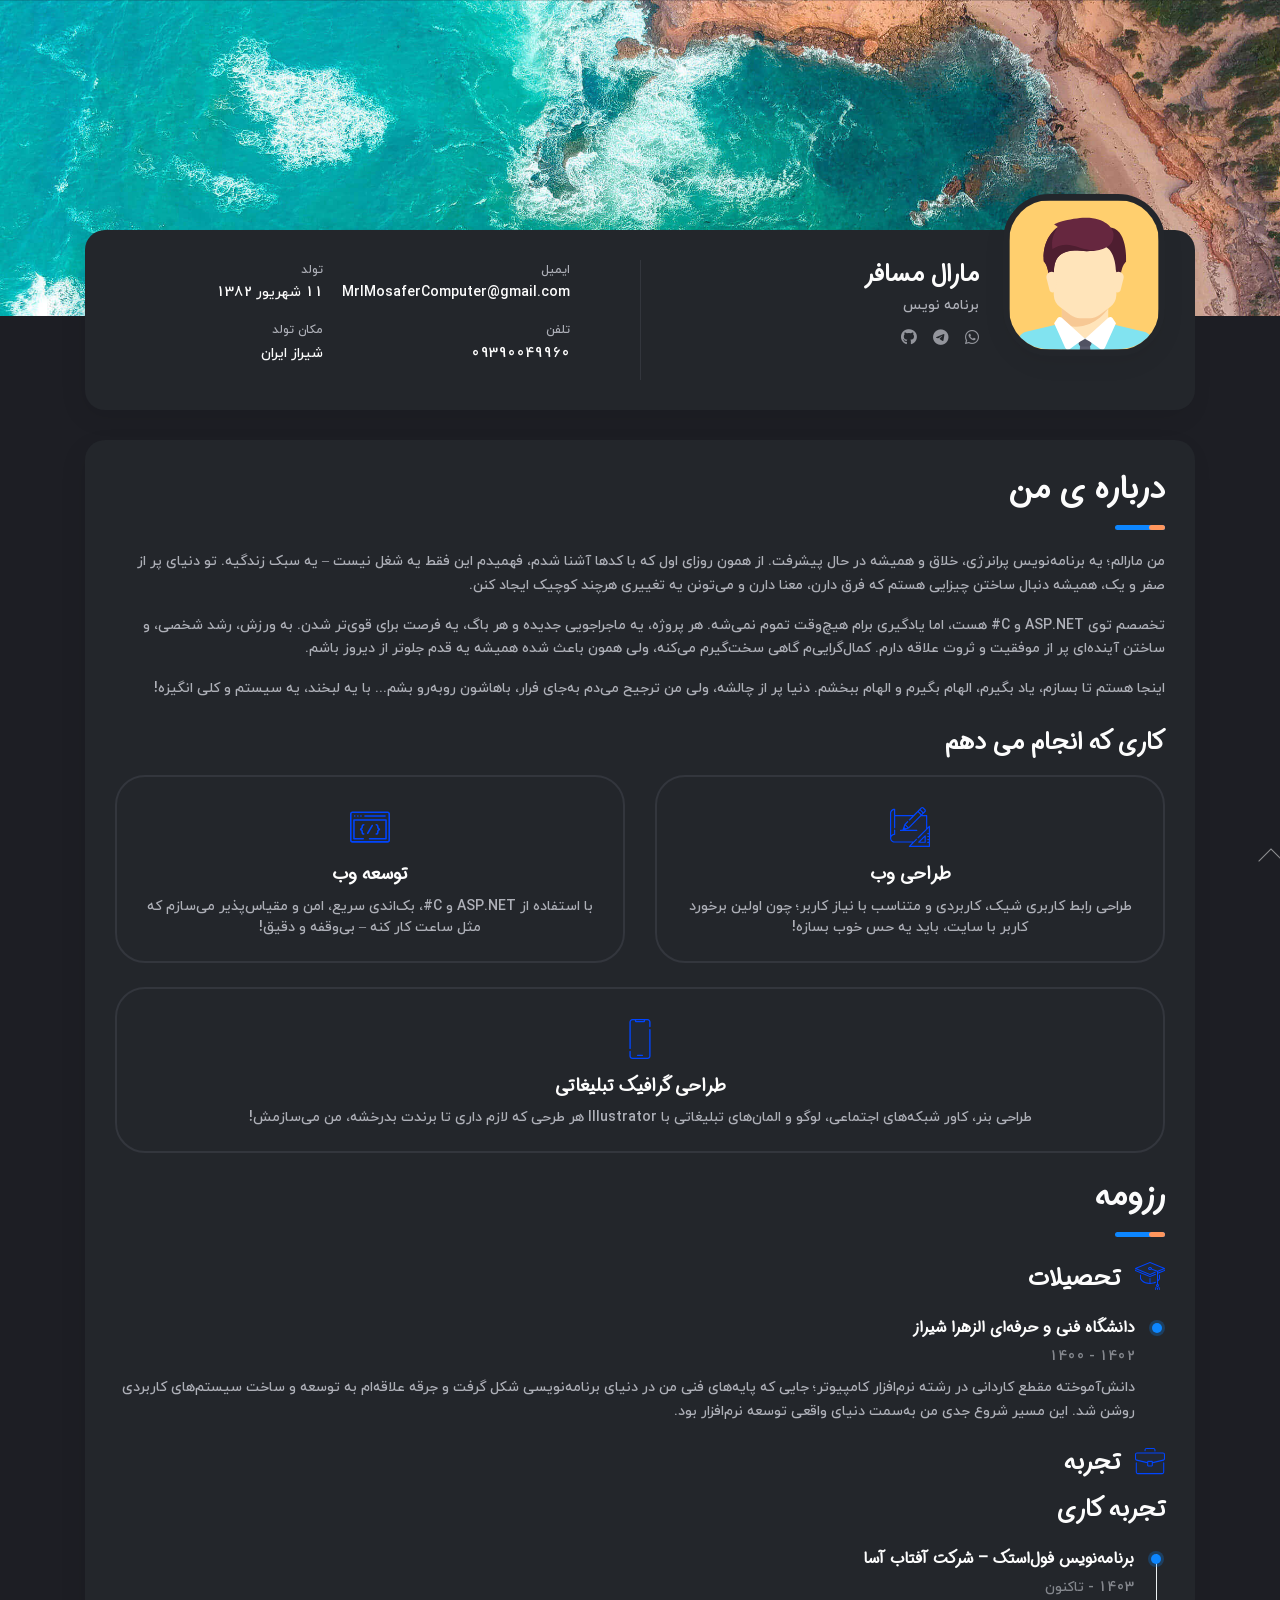
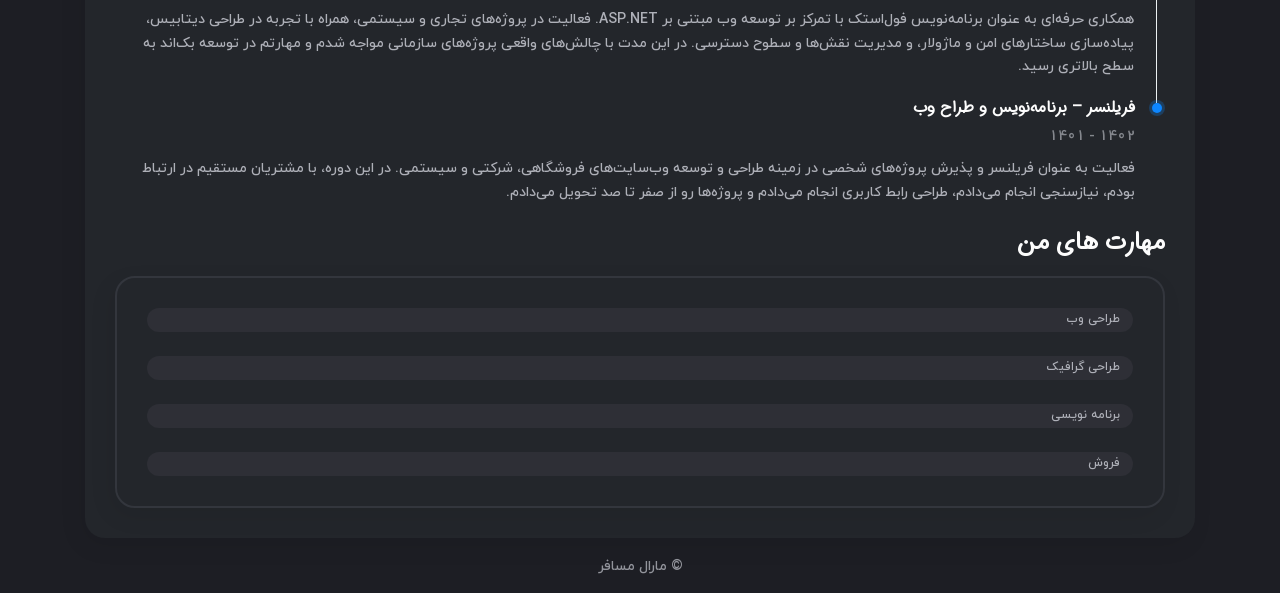
==== index.html @ c14221fb "rename" ====
<!DOCTYPE html>
<html lang="fa">
  <head>
    <meta charset="utf-8" />
    <title>مارالم - برنامه‌نویس خلاق و مشتاق</title>

    <!-- Meta Data -->
    <meta http-equiv="X-UA-Compatible" content="IE=edge" />
    <meta
      name="viewport"
      content="width=device-width, initial-scale=1, shrink-to-fit=no"
    />
    <meta name="format-detection" content="telephone=no" />
    <meta name="format-detection" content="address=no" />
    <meta name="author" content="Maral Mosafer" />
    <meta name="description" content="Portfolio" />

    <!-- Open Graph data -->
    <meta property="og:title" content="Maral Mosafer" />
    <meta property="og:type" content="website" />
    <meta property="og:url" content="MaralMosafer.ir" />
    <meta property="og:image" content="assets/images/social.html" />
    <meta property="og:description" content="Portfolio" />
    <meta property="og:site_name" content="MaralMosaferPortfolio" />

    <!-- Styles -->
    <link
      rel="stylesheet"
      type="text/css"
      href="../assets/styles/style-rtl-demo.css"
    />
    <link
      rel="stylesheet"
      type="text/css"
      href="../assets/styles/style-dark.css"
    />
    <link
      rel="stylesheet"
      type="text/css"
      href="../assets/styles/style-rtl.css"
    />
    <link
      rel="stylesheet"
      type="text/css"
      href="../assets/demo/style-demo.css"
    />
    <link
      rel="stylesheet"
      href="https://cdnjs.cloudflare.com/ajax/libs/font-awesome/6.5.0/css/all.min.css"
    />

    <!-- Mapbox-->
    <script src="../assets/js/mapbox-gl.js"></script>
    <link rel="stylesheet" href="../assets/styles/mapbox-gl.css" />
  </head>
  <body>
    <!-- Preloader -->
    <div class="preloader">
      <div class="preloader__wrap">
        <div class="circle-pulse">
          <div class="circle-pulse__1"></div>
          <div class="circle-pulse__2"></div>
        </div>
        <div class="preloader__progress"><span></span></div>
      </div>
    </div>

    <main class="main">
      <!-- Header Image -->
      <div class="header-image">
        <div
          class="js-parallax"
          style="background-image: url(../assets/img/image_header.jpg)"
        ></div>
      </div>

      <div class="container gutter-top">
        <!-- Header -->
        <header class="header box">
          <div class="header__left">
            <div class="header__photo">
              <img
                class="header__photo-img"
                src="../assets/img/main-photo.svg"
                alt="Ronald Robertson"
              />
            </div>
            <div class="header__base-info">
              <h4 class="title titl--h4">مارال مسافر</h4>
              <div class="status">برنامه نویس</div>
              <ul class="header__social">
                <li>
                  <a href="https://wa.me/989390049960"
                    ><i class="font-icon fab fa-whatsapp"></i
                  ></a>
                </li>
                <li>
                  <a href="https://t.me/program_cs"
                    ><i class="font-icon fab fa-telegram"></i
                  ></a>
                </li>
                <li>
                  <a href="https://github.com/MaralMosafer"
                    ><i class="font-icon fab fa-github"></i
                  ></a>
                </li>
              </ul>
            </div>
          </div>
          <div class="header__right">
            <ul class="header__contact">
              <li>
                <span class="overhead">ایمیل</span>MrlMosaferComputer@gmail.com
              </li>
              <li><span class="overhead">تلفن</span>09390049960</li>
            </ul>
            <ul class="header__contact">
              <li><span class="overhead">تولد</span>11 شهریور 1382</li>
              <li><span class="overhead">مکان تولد</span>شیراز ایران</li>
            </ul>
          </div>
        </header>

        <div class="row sticky-parent">
          <!-- Content -->
          <div class="col-12 col-md-12">
            <div class="box box-content" id="content">
              <div class="content">
                <!-- ABOUT -->
                <div id="about-tab" class="tabcontent active">
                  <div class="pb-0 pb-sm-2">
                    <h1 class="title title--h1 first-title title__separate">
                      درباره ی من
                    </h1>
                    <p>
                      من مارالم؛ یه برنامه‌نویس پرانرژی، خلاق و همیشه در حال
                      پیشرفت. از همون روزای اول که با کدها آشنا شدم، فهمیدم این
                      فقط یه شغل نیست – یه سبک زندگیه. تو دنیای پر از صفر و یک،
                      همیشه دنبال ساختن چیزایی هستم که فرق دارن، معنا دارن و
                      می‌تونن یه تغییری هرچند کوچیک ایجاد کنن.
                    </p>
                    <p>
                      تخصصم توی ASP.NET و C# هست، اما یادگیری برام هیچ‌وقت تموم
                      نمی‌شه. هر پروژه‌، یه ماجراجویی جدیده و هر باگ، یه فرصت
                      برای قوی‌تر شدن. به ورزش، رشد شخصی، و ساختن آینده‌ای پر از
                      موفقیت و ثروت علاقه دارم. کمال‌گرایی‌م گاهی سخت‌گیرم
                      می‌کنه، ولی همون باعث شده همیشه یه قدم جلوتر از دیروز
                      باشم.
                    </p>
                    <p>
                      اینجا هستم تا بسازم، یاد بگیرم، الهام بگیرم و الهام ببخشم.
                      دنیا پر از چالشه، ولی من ترجیح می‌دم به‌جای فرار، باهاشون
                      روبه‌رو بشم... با یه لبخند، یه سیستم و کلی انگیزه!
                    </p>
                  </div>

                  <!-- What -->
                  <div class="mt-1">
                    <h2 class="title title--h3">کاری که انجام می دهم</h2>
                    <div class="row">
                      <!-- Case Item -->
                      <div class="col-12 col-lg-6">
                        <div class="case-item">
                          <img
                            class="case-item__icon"
                            src="../assets/icons/icon-design.svg"
                            alt=""
                          />
                          <div>
                            <h3 class="title title--h4">طراحی وب</h3>
                            <p class="case-item__caption">
                              طراحی رابط کاربری شیک، کاربردی و متناسب با نیاز
                              کاربر؛ چون اولین برخورد کاربر با سایت، باید یه حس
                              خوب بسازه!
                            </p>
                          </div>
                        </div>
                      </div>

                      <!-- Case Item -->
                      <div class="col-12 col-lg-6">
                        <div class="case-item">
                          <img
                            class="case-item__icon"
                            src="../assets/icons/icon-dev.svg"
                            alt=""
                          />
                          <div>
                            <h3 class="title title--h4">توسعه وب</h3>
                            <p class="case-item__caption">
                              با استفاده از ASP.NET و C#، بک‌اندی سریع، امن و
                              مقیاس‌پذیر می‌سازم که مثل ساعت کار کنه – بی‌وقفه و
                              دقیق!
                            </p>
                          </div>
                        </div>
                      </div>

                      <!-- Case Item -->
                      <div class="col-12">
                        <div class="case-item">
                          <img
                            class="case-item__icon"
                            src="../assets/icons/icon-app.svg"
                            alt=""
                          />
                          <div>
                            <h3 class="title title--h4">
                              طراحی گرافیک تبلیغاتی
                            </h3>
                            <p class="case-item__caption">
                              طراحی بنر، کاور شبکه‌های اجتماعی، لوگو و المان‌های
                              تبلیغاتی با Illustrator هر طرحی که لازم داری تا
                              برندت بدرخشه، من می‌سازمش!
                            </p>
                          </div>
                        </div>
                      </div>
                    </div>
                  </div>
                </div>

                <!-- RESUME -->
                <div id="resume-tab" class="tabcontent">
                  <div class="pb-2">
                    <h1 class="title title--h1 first-title title__separate">
                      رزومه
                    </h1>
                  </div>

                  <!-- Experience -->
                  <div class="row">
                    <div class="col-12">
                      <h2 class="title title--h3">
                        <img
                          class="title-icon"
                          src="../assets/icons/icon-education.svg"
                          alt=""
                        />
                        تحصیلات
                      </h2>
                      <div class="timeline">
                        <!-- Item -->
                        <!-- Item -->
                        <article class="timeline__item">
                          <h5 class="title title--h5 timeline__title">
                            دانشگاه فنی و حرفه‌ای الزهرا شیراز
                          </h5>
                          <span class="timeline__period">1402 - 1400</span>
                          <p class="timeline__description">
                            دانش‌آموخته مقطع کاردانی در رشته نرم‌افزار کامپیوتر؛
                            جایی که پایه‌های فنی من در دنیای برنامه‌نویسی شکل
                            گرفت و جرقه علاقه‌ام به توسعه و ساخت سیستم‌های
                            کاربردی روشن شد. این مسیر شروع جدی من به‌سمت دنیای
                            واقعی توسعه نرم‌افزار بود.
                          </p>
                        </article>
                      </div>
                    </div>

                    <div class="col-12">
                      <h2 class="title title--h3">
                        <img
                          class="title-icon"
                          src="../assets/icons/icon-experience.svg"
                          alt=""
                        />
                        تجربه
                      </h2>
                      <h2 class="title title--h3">تجربه کاری</h2>
                      <div class="timeline">
                        <!-- Item -->
                        <article class="timeline__item">
                          <h5 class="title title--h5 timeline__title">
                            برنامه‌نویس فول‌استک – شرکت آفتاب آسا
                          </h5>
                          <span class="timeline__period">1403 - تاکنون</span>
                          <p class="timeline__description">
                            همکاری حرفه‌ای به عنوان برنامه‌نویس فول‌استک با
                            تمرکز بر توسعه وب مبتنی بر ASP.NET. فعالیت در
                            پروژه‌های تجاری و سیستمی، همراه با تجربه در طراحی
                            دیتابیس، پیاده‌سازی ساختارهای امن و ماژولار، و
                            مدیریت نقش‌ها و سطوح دسترسی. در این مدت با چالش‌های
                            واقعی پروژه‌های سازمانی مواجه شدم و مهارتم در توسعه
                            بک‌اند به سطح بالاتری رسید.
                          </p>
                        </article>

                        <!-- Item -->
                        <article class="timeline__item">
                          <h5 class="title title--h5 timeline__title">
                            فریلنسر – برنامه‌نویس و طراح وب
                          </h5>
                          <span class="timeline__period">1402 - 1401</span>
                          <p class="timeline__description">
                            فعالیت به عنوان فریلنسر و پذیرش پروژه‌های شخصی در
                            زمینه طراحی و توسعه وب‌سایت‌های فروشگاهی، شرکتی و
                            سیستمی. در این دوره، با مشتریان مستقیم در ارتباط
                            بودم، نیازسنجی انجام می‌دادم، طراحی رابط کاربری
                            انجام می‌دادم و پروژه‌ها رو از صفر تا صد تحویل
                            می‌دادم.
                          </p>
                        </article>
                      </div>
                    </div>
                  </div>

                  <!-- Skills -->
                  <div class="row">
                    <div class="col-12">
                      <h2 class="title title--h3">مهارت های من</h2>
                      <div class="box box__border">
                        <!-- Progress -->
                        <div class="progress">
                          <div
                            class="progress-bar"
                            role="progressbar"
                            aria-valuenow="80"
                            aria-valuemin="0"
                            aria-valuemax="100"
                          >
                            <div class="progress-text">
                              <span>طراحی وب</span><span>70%</span>
                            </div>
                          </div>
                          <div class="progress-text"><span>طراحی وب</span></div>
                        </div>

                        <!-- Progress -->
                        <div class="progress">
                          <div
                            class="progress-bar"
                            role="progressbar"
                            aria-valuenow="75"
                            aria-valuemin="0"
                            aria-valuemax="100"
                          >
                            <div class="progress-text">
                              <span>طراحی گرافیک</span><span>75%</span>
                            </div>
                          </div>
                          <div class="progress-text">
                            <span>طراحی گرافیک</span>
                          </div>
                        </div>

                        <!-- Progress -->
                        <div class="progress">
                          <div
                            class="progress-bar"
                            role="progressbar"
                            aria-valuenow="90"
                            aria-valuemin="0"
                            aria-valuemax="100"
                          >
                            <div class="progress-text">
                              <span>برنامه نویسی</span><span>90%</span>
                            </div>
                          </div>
                          <div class="progress-text">
                            <span>برنامه نویسی</span>
                          </div>
                        </div>

                        <!-- Progress -->
                        <div class="progress">
                          <div
                            class="progress-bar"
                            role="progressbar"
                            aria-valuenow="50"
                            aria-valuemin="0"
                            aria-valuemax="100"
                          >
                            <div class="progress-text">
                              <span>فروش</span><span>50%</span>
                            </div>
                          </div>
                          <div class="progress-text">
                            <span>فروش</span>
                          </div>
                        </div>
                      </div>
                    </div>
                  </div>
                </div>
              </div>
            </div>
            <!-- Footer -->
            <footer class="footer">© مارال مسافر</footer>
          </div>
        </div>
      </div>
    </main>

    <div class="back-to-top"></div>

    <!-- SVG masks -->
    <svg class="svg-defs">
      <clipPath id="avatar-box">
        <path
          d="M1.85379 38.4859C2.9221 18.6653 18.6653 2.92275 38.4858 1.85453 56.0986.905299 77.2792 0 94 0c16.721 0 37.901.905299 55.514 1.85453 19.821 1.06822 35.564 16.81077 36.632 36.63137C187.095 56.0922 188 77.267 188 94c0 16.733-.905 37.908-1.854 55.514-1.068 19.821-16.811 35.563-36.632 36.631C131.901 187.095 110.721 188 94 188c-16.7208 0-37.9014-.905-55.5142-1.855-19.8205-1.068-35.5637-16.81-36.63201-36.631C.904831 131.908 0 110.733 0 94c0-16.733.904831-37.9078 1.85379-55.5141z"
        />
      </clipPath>
      <clipPath id="avatar-hexagon">
        <path
          d="M0 27.2891c0-4.6662 2.4889-8.976 6.52491-11.2986L31.308 1.72845c3.98-2.290382 8.8697-2.305446 12.8637-.03963l25.234 14.31558C73.4807 18.3162 76 22.6478 76 27.3426V56.684c0 4.6805-2.5041 9.0013-6.5597 11.3186L44.4317 82.2915c-3.9869 2.278-8.8765 2.278-12.8634 0L6.55974 68.0026C2.50414 65.6853 0 61.3645 0 56.684V27.2891z"
        />
      </clipPath>
    </svg>

    <!-- JavaScripts -->
    <script src="../assets/js/jquery-3.4.1.min.js"></script>
    <script src="../assets/js/plugins.min.js"></script>
    <script src="../assets/js/common.js"></script>

    <!-- Mapbox init -->
    <script src="../assets/js/mapbox.init.js"></script>
    <script src="../assets/demo/plugins-demo.js"></script>
  </body>
</html>
---- assets/styles/style-rtl-demo.css ----
/* ------------------------------------------------
 Author: Melika Khaliliyan
 
 Template Name: vCard 3
 version: 1.0.0
------------------------------------------------ */
/* ------------------------------------------------

 - General Styles
 - Typography
 - Preloader
 - Form
 - Button
 - Preloader
 - Header
 - Sections
 - Navbar
 - Footer
 - Cases
 - Clients
 - Contact
 - Single post
 - Footer
 - Contact
 - Portfolio
 - News
 - Single news
 - Testimonials
 - Timeline
 - Other
 
------------------------------------------------ */
@import url(vendors/rtl/bootstrap.min.css);
@import url(vendors/swiper.min.css);
@import url(../icons/style.css);
@import url("https://fonts.googleapis.com/css2?family=Poppins:ital,wght@0,400;0,500;0,600;1,400;1,500;1,600&amp;display=swap");
/* -----------------------------------------------------------------
    - General Styles
----------------------------------------------------------------- */
*,
::before,
::after {
  background-repeat: no-repeat;
  box-sizing: border-box;
}

html {
  font-size: 1rem;
  -webkit-overflow-scrolling: touch;
  -webkit-box-sizing: border-box;
  box-sizing: border-box;
  -ms-overflow-x: hidden;
}

body, html {
  -webkit-text-size-adjust: 100%;
}

body {
  background: linear-gradient(145.44deg, #F2F4FA 0%, #FAFBFC 100%);
  background-repeat: no-repeat;
  background-attachment: fixed;
  color: #5E6E80;
  font-family: 'IRY', sans-serif;
  font-weight: 400;
  font-size: 0.875rem;
  line-height: 1.7;
  min-height: 100vh;
  overflow-x: hidden;
  -ms-overflow-style: scrollbar;
  -webkit-font-smoothing: antialiased;
}
@media only screen and (max-width: 580px) {
  body {
    line-height: 1.6;
  }
}

html.is-scroll-disabled body {
  height: 100vh;
  overflow: hidden;
}

@media all and (-ms-high-contrast: none), (-ms-high-contrast: active) {
  html.is-scroll-disabled {
    overflow: hidden;
  }
}
.no-scroll {
  overflow: hidden;
  -ms-overflow-style: none;
}

.no-scroll-height {
  overflow-x: hidden;
}

.svg-defs {
  position: absolute;
  height: 0;
  width: 0;
}

.bg-triangles {
  background-image: url(../images/triangles-top.svg), url(../images/triangles-bottom.svg), linear-gradient(145.44deg, #F2F4FA 0%, #FAFBFC 100%);
  background-position: left top, right bottom;
  background-repeat: no-repeat;
  background-size: inherit;
}
@media only screen and (max-width: 580px) {
  .bg-triangles {
    background-size: contain;
  }
}

/* -----------------------------------------------------------------
    - Typography
----------------------------------------------------------------- */
h1, h2, h3, h4, h5, h6 {
  color: #3B4B5E;
  font-family: "ISDN", sans-serif;
  font-weight: 600;
  line-height: 1.3;
}

.title--h1 {
  font-size: 2rem;
  margin-bottom: 1.3rem;
}
@media only screen and (max-width: 580px) {
  .title--h1 {
    font-size: 1.75rem;
    margin-bottom: 1rem;
  }
}
.title--h2 {
  font-size: 1.625rem;
}
@media only screen and (max-width: 580px) {
  .title--h2 {
    font-size: 1.375rem;
  }
}
.title--h3 {
  font-size: 1.5rem;
  margin-bottom: 1rem;
}
@media only screen and (max-width: 580px) {
  .title--h3 {
    font-size: 1.125rem;
  }
}
.title--h4 {
  font-size: 1.125rem;
}
@media only screen and (max-width: 580px) {
  .title--h4 {
    font-size: 1rem;
  }
}
.title--h5 {
  font-size: 1rem;
}
@media only screen and (max-width: 580px) {
  .title--h5 {
    font-size: 0.875rem;
  }
}
.title--h6 {
  font-size: 0.875rem;
}
@media only screen and (max-width: 580px) {
  .title--h6 {
    font-size: 0.75rem;
  }
}
.title--tone {
  color: #304CFD;
}
.title-icon {
  margin-right: 0.5rem;
  margin-top: -0.25rem;
  height: 1.875rem;
  width: 1.875rem;
}
@media only screen and (max-width: 580px) {
  .title-icon {
    height: 1.5625rem;
    width: 1.875rem;
  }
}
.title__separate {
  margin-bottom: 2.3125rem;
  position: relative;
}
.title__separate::before, .title__separate::after {
  content: '';
  background-color: #304CFD;
  border-radius: 0.5rem;
  height: 5px;
  position: absolute;
  bottom: -18px;
  left: 0;
  width: 3.125rem;
  z-index: 1;
}
.title__separate::after {
  background-color: #FF965D;
  width: 1rem;
}
@media only screen and (max-width: 580px) {
  .title__separate {
    margin-bottom: 1.5625rem;
  }
  .title__separate::before, .title__separate::after {
    height: 0.1875rem;
    bottom: -0.625rem;
  }
  .title__separate::before {
    width: 3rem;
  }
  .title__separate::after {
    width: 1rem;
  }
}

.weight--400 {
  font-weight: 400;
}
.weight--500 {
  font-weight: 500;
}
.weight--600 {
  font-weight: 600;
}

.overhead {
  color: rgba(94, 110, 128, 0.8);
  font-size: 0.75rem;
  display: block;
  text-transform: uppercase;
}

.block-quote {
  font-size: 1.25rem;
  font-weight: 400;
  font-style: italic;
  margin: 1.8125rem 0;
  position: relative;
  line-height: 1.6;
}
@media only screen and (max-width: 991px) {
  .block-quote {
    padding-left: 3.75rem;
  }
}
@media only screen and (max-width: 580px) {
  .block-quote {
    font-size: 1.125rem;
    margin: 0.625rem 0 1.25rem;
    padding-left: 0;
    padding-top: 2.5rem;
  }
}
.block-quote::before {
  background-image: url(../icons/icon-quote.svg);
  background-repeat: no-repeat;
  background-position: center;
  background-size: contain;
  content: '';
  height: 2.125rem;
  margin: 0 auto;
  position: absolute;
  top: 0;
  left: -54px;
  width: 2.125rem;
}
@media only screen and (max-width: 991px) {
  .block-quote::before {
    left: 0;
  }
}
@media only screen and (max-width: 580px) {
  .block-quote::before {
    right: 0;
  }
}
.block-quote__author {
  font-size: 0.875rem;
  font-style: normal;
  display: block;
  margin-top: 0.625rem;
  padding-left: 3rem;
  position: relative;
}
@media only screen and (max-width: 580px) {
  .block-quote__author {
    font-size: 0.875rem;
    margin-top: 0;
    padding-left: 2rem;
  }
}
.block-quote__author::before {
  content: '';
  background-color: #5E6E80;
  height: 1px;
  margin-bottom: auto;
  margin-top: auto;
  position: absolute;
  top: 0;
  bottom: 0;
  left: 0;
  width: 2rem;
}
@media only screen and (max-width: 580px) {
  .block-quote__author::before {
    width: 1rem;
  }
}

a {
  color: #304CFD;
  cursor: pointer;
  text-decoration: none;
  -webkit-text-decoration-skip: objects;
  transition: color 0.3s cubic-bezier(0.72, 0.16, 0.345, 0.875);
}
a:hover {
  color: #304CFD;
  outline: none;
  text-decoration: underline;
}
a.decoration--none {
  text-decoration: none;
}

img {
  max-width: 100%;
  -webkit-user-select: none;
  -moz-user-select: none;
  -ms-user-select: none;
  user-select: none;
}

iframe {
  background-color: #5E6E80;
  border: 0;
  display: block;
  height: 100%;
  width: 100%;
}

.cover {
  border-radius: 0.375rem;
  object-fit: cover;
  object-position: center;
  font-family: 'object-fit: cover; object-position: center;';
  height: 100%;
  width: 100%;
}
@media only screen and (max-width: 580px) {
  .cover {
    border-radius: 0.25rem;
  }
}

::-moz-selection {
  background: transparent;
  color: #304CFD;
}

::selection {
  background: transparent;
  color: #304CFD;
}

/* -----------------------------------------------------------------
    - Form
----------------------------------------------------------------- */
.form-control, .textarea, select,
.custom-select {
  background-color: #F7F9FA;
  border: 2px solid #F7F9FA;
  border-radius: 1.25rem;
  box-shadow: none;
  color: #5E6E80;
  font-size: inherit;
  height: auto;
  padding: 0.875rem 1.375rem 0.8125rem;
  position: relative;
  width: 100%;
  -webkit-appearance: none;
  -moz-appearance: none;
  appearance: none;
}
@media only screen and (max-width: 580px) {
  .form-control, .textarea, select,
  .custom-select {
    padding: 0.8125rem 1.375rem 0.75rem;
  }
}

.form-control:focus, .textarea:focus, select:focus,
.custom-select:focus {
  background-color: #fff;
  border: 2px solid rgba(141, 153, 166, 0.2);
  color: #5E6E80;
  box-shadow: none;
  outline: none;
}

.form-control {
  line-height: inherit;
}
@media all and (-ms-high-contrast: none), (-ms-high-contrast: active) {
  .form-control {
    line-height: 0;
  }
}
.form-control__icon {
  padding-left: 3.375rem;
}
@media only screen and (max-width: 580px) {
  .form-control__icon {
    padding-left: 2.8125rem;
  }
}

.textarea {
  border-radius: 1.25rem;
  display: block;
  padding: 0.8125rem 1.1875rem;
  resize: none;
}

.form-group {
  margin-bottom: 2rem;
  position: relative;
}
@media only screen and (max-width: 580px) {
  .form-group {
    margin-bottom: 1.6875rem;
  }
}
.form-group .font-icon {
  color: #5E6E80;
  font-size: 1.125rem;
  margin: auto 0;
  position: absolute;
  top: 0;
  bottom: 0;
  left: 38px;
  height: 1rem;
  width: 1rem;
  z-index: 1;
}
@media only screen and (max-width: 580px) {
  .form-group .font-icon {
    font-size: 1rem;
    left: 2.125rem;
  }
}

.help-block {
  position: absolute;
  font-size: 0.75rem;
  line-height: 1.4;
  padding-top: 0.3125rem;
  padding-left: 0.375rem;
}
@media only screen and (max-width: 580px) {
  .help-block {
    font-size: 0.6875rem;
  }
}

.with-errors {
  color: #FF3D57;
}

.has-error input,
.has-error textarea,
.has-error input:focus,
.has-error textarea:focus {
  border-color: #FF3D57;
}

#validator-contact {
  font-size: 0.875rem;
  margin-top: 1rem;
}

.form-control::-webkit-input-placeholder {
  color: #8D99A6;
}

.form-control::-moz-placeholder {
  color: #8D99A6;
}

.form-control:-ms-input-placeholder {
  color: #8D99A6;
}

.form-control::-ms-input-placeholder {
  color: #8D99A6;
}

.form-control::placeholder {
  color: #8D99A6;
}

input:invalid,
textarea:invalid {
  outline: none !important;
}

.custom-control-input:focus ~ .custom-control-label::before {
  box-shadow: 0 0 0 0.2rem rgba(48, 76, 253, 0.25);
}
.custom-control-input:focus:not(:checked) ~ .custom-control-label::before {
  border-color: #304CFD;
}
.custom-control-input:not(:disabled):active ~ .custom-control-label::before {
  border-color: #fff;
  background-color: transparent;
}
.custom-control-input:checked ~ .custom-control-label::before {
  border-color: #304CFD;
  background-color: #304CFD;
}

.custom-control-label {
  line-height: 1.55;
  padding-left: 0.5rem;
}
.custom-control-label::before {
  background-color: transparent;
  border: 1px solid #5E6E80;
}

select,
.custom-select {
  background: url("data:image/svg+xml,%3csvg xmlns='http://www.w3.org/2000/svg' viewBox='0 0 4 5'%3e%3cpath fill='%23fff' d='M2 0L0 2h4zm0 5L0 3h4z'/%3e%3c/svg%3e") no-repeat right 0.1rem center/10px 16px;
}
select option,
.custom-select option {
  color: #5E6E80;
}

.dropdown-menu {
  border: 0;
  border-radius: 12px;
  box-shadow: 0 0.5rem 2.5rem rgba(94, 110, 128, 0.25);
  color: #5E6E80;
  font-size: 0.9375rem;
}
.dropdown-menu::before {
  content: '';
  border-left: 0.375rem solid transparent;
  border-right: 0.375rem solid transparent;
  border-bottom: 0.375rem solid #fff;
  height: 0;
  position: absolute;
  top: -6px;
  left: 18px;
  width: 0;
}
.dropdown.dropup .dropdown-menu::before {
  border-left: 0.375rem solid transparent;
  border-right: 0.375rem solid transparent;
  border-top: 0.375rem solid #fff;
  border-bottom: 0.375rem solid transparent;
  top: auto;
  bottom: -0.75rem;
}

.tooltip-inner {
  max-width: 12.5rem;
  padding: 0.25rem 0.625rem 0.25rem;
  background-color: #5E6E80;
  border-radius: 0.25rem;
  box-shadow: 0 1rem 2rem rgba(94, 110, 128, 0.25), 0 0.125rem 1rem rgba(94, 110, 128, 0.5);
}
.tooltip.show {
  opacity: 1;
}

.bs-tooltip-top .arrow::before,
.bs-tooltip-auto[x-placement^="top"] .arrow::before {
  border-width: 0.3125rem 0.3125rem 0;
  border-top-color: #5E6E80;
}

.bs-tooltip-right .arrow::before,
.bs-tooltip-auto[x-placement^="right"] .arrow::before {
  border-width: 0.3125rem 0.3125rem 0.3125rem 0;
  border-right-color: #5E6E80;
}

.bs-tooltip-left .arrow::before,
.bs-tooltip-auto[x-placement^="left"] .arrow::before {
  border-width: 0.3125rem 0 0.3125rem 0.3125rem;
  border-left-color: #5E6E80;
}

.bs-tooltip-bottom .arrow::before,
.bs-tooltip-auto[x-placement^="bottom"] .arrow::before {
  border-width: 0 0.3125rem 0.3125rem;
  border-bottom-color: #5E6E80;
}

@media only screen and (min-width: 580px) {
  .pt-sm-6 {
    padding-top: 5rem;
  }
}

.btn {
  background-image: linear-gradient(142.17deg, #3086FF 6.66%, #304CFD 91.48%);
  box-shadow: inset -0.25rem -0.25rem 0.3125rem rgba(0, 0, 0, 0.1), inset 0.25rem 0.25rem 0.3125rem rgba(255, 255, 255, 0.23);
  border-radius: 20px;
  border: 0;
  color: #fff;
  cursor: pointer;
  font-size: 1rem;
  font-weight: 400;
  line-height: 1;
  height: 3.5rem;
  padding: 0 1.5rem;
  position: relative;
  transition: .4s ease-in-out;
  white-space: nowrap;
}
.btn:hover {
  color: #fff;
  box-shadow: none;
  opacity: .9;
}
.btn .font-icon {
  margin-right: 0.375rem;
}
.btn.disabled {
  pointer-events: none;
}
.btn.disabled:hover {
  opacity: .9;
}
.btn.disabled:hover {
  opacity: .9;
}

button:focus {
  outline: none;
}

/* -----------------------------------------------------------------
    - Preloader
----------------------------------------------------------------- */
.preloader {
  display: flex;
  align-items: center;
  justify-content: center;
  background-color: #fff;
  position: fixed;
  top: 0;
  left: 0;
  width: 100%;
  height: 100%;
  overflow: hidden;
  text-align: center;
  z-index: 1106;
  opacity: 1;
}
.preloader > * {
  min-width: 0;
}
.preloader__wrap {
  width: 100%;
  max-width: 9.375rem;
}
.preloader__progress {
  background: #fff;
  height: 0.125rem;
  position: absolute;
  top: 0;
  left: 0;
  overflow: hidden;
  width: 100%;
}
.preloader__progress span {
  background: #304CFD;
  position: absolute;
  top: 0;
  left: 0;
  height: 100%;
  width: 0;
}

.circle-pulse > * {
  position: absolute;
  top: 50%;
  left: 50%;
  border-radius: 50%;
  box-sizing: border-box;
  transform: scale(0);
  animation: pulse 1.6s linear infinite;
}

.circle-pulse__1 {
  width: 6rem;
  height: 6rem;
  margin-top: -3rem;
  margin-left: -3rem;
  background-color: #304CFD;
}

.circle-pulse__2 {
  width: 4.8rem;
  height: 4.8rem;
  margin-top: -2.4rem;
  margin-left: -2.4rem;
  background-color: rgba(48, 76, 253, 0.7);
  animation-delay: -0.8s;
}

@keyframes pulse {
  0% {
    transform: scale(0, 0);
    opacity: 1;
  }
  100% {
    transform: scale(1, 1);
    opacity: 0;
  }
}
/* -----------------------------------------------------------------
    - Header
----------------------------------------------------------------- */
.header-image {
  height: 19.75rem;
  position: absolute;
  top: 0;
  left: 0;
  width: 100%;
}

.header {
  display: flex;
  margin-bottom: 1.875rem;
}
.header > * {
  min-width: 0;
}
@media only screen and (max-width: 991px) {
  .header {
    flex-direction: column;
  }
}
@media only screen and (max-width: 580px) {
  .header {
    margin-bottom: 0.9375rem;
  }
}
.header__left {
  display: flex;
  align-items: start;
  flex: 0 0 50%;
  padding-right: 1.875rem;
  position: relative;
}
.header__left > * {
  min-width: 0;
}
.header__left::before {
  content: '';
  background-color: #EBF0F2;
  position: absolute;
  top: 0;
  right: 0;
  bottom: 0;
  height: 100%;
  width: 1px;
}
@media only screen and (max-width: 991px) {
  .header__left {
    align-items: center;
    flex-direction: column;
    padding-right: 0;
    padding-bottom: 1.25rem;
    text-align: center;
  }
  .header__left::before {
    position: absolute;
    top: auto;
    right: 0;
    bottom: 0;
    height: 1px;
    width: 100%;
  }
}
.header__right {
  display: flex;
  align-items: start;
  flex: 0 0 50%;
  padding-left: 1.875rem;
}
.header__right > * {
  min-width: 0;
}
@media only screen and (max-width: 991px) {
  .header__right {
    padding-left: 0;
    padding-top: 1.875rem;
  }
  .header__right ul:first-child {
    padding: 0;
  }
}
@media only screen and (max-width: 580px) {
  .header__right {
    flex-direction: column;
    padding-top: 1.5rem;
  }
}
.header__photo {
  background-color: #fff;
  border: 0.375rem solid #fff;
  border-radius: 2.9375rem;
  box-shadow: 0 0.5rem 1.5rem rgba(0, 0, 0, 0.05);
  margin-top: -4.125rem;
  height: 10.125rem;
  overflow: hidden;
  width: 10.125rem;
}
@media only screen and (max-width: 991px) {
  .header__photo {
    margin-top: -5rem;
    margin-bottom: 1.25rem;
  }
}
.header__photo-img {
  height: 100%;
  width: 100%;
}
.header__base-info {
  margin-left: 1.5rem;
}
@media only screen and (max-width: 991px) {
  .header__base-info {
    margin-left: 0;
  }
}
.header__base-info .title {
  margin-bottom: 0.125rem;
}
.header__social {
  display: flex;
  align-items: center;
  font-size: 1rem;
  list-style: none;
  margin-top: 0.5rem;
  margin-bottom: 0;
  padding: 0;
}
.header__social > * {
  min-width: 0;
}
.header__social li {
  margin-right: 1rem;
}
.header__social li:last-child {
  margin-right: 0;
}
.header__social a {
  color: #5E6E80;
  text-decoration: none;
}
.header__social a:hover {
  color: #304CFD;
}
@media only screen and (max-width: 991px) {
  .header__social {
    justify-content: center;
  }
}
.header__contact {
  list-style: none;
  margin-bottom: 0;
  width: 50%;
}
@media only screen and (max-width: 991px) {
  .header__contact:first-child {
    padding: 0;
    margin-bottom: 1rem;
  }
}
@media only screen and (max-width: 580px) {
  .header__contact {
    padding: 0;
    width: 100%;
  }
  .header__contact:first-child {
    margin-bottom: 0.75rem;
  }
}
.header__contact li {
  margin-bottom: 1rem;
}
@media only screen and (max-width: 580px) {
  .header__contact li {
    margin-bottom: 0.75rem;
  }
}
.:last-child {
  margin-bottom: 0;
}

.status {
  font-size: 0.875rem;
  display: inline-flex;
  align-items: center;
}
.status > * {
  min-width: 0;
}

/* -----------------------------------------------------------------
    - Sections
----------------------------------------------------------------- */
.box {
  background-color: #fff;
  border-radius: 20px;
  box-shadow: 0px 20px 40px rgba(103, 118, 128, 0.03);
  padding: 1.875rem;
  position: relative;
  transition: box-shadow .3s ease-in-out;
}
@media only screen and (max-width: 580px) {
  .box {
    padding: 1rem;
  }
}
.box__border {
  border: 2px solid #EBF0F2;
  border-radius: 20px;
}
@media only screen and (max-width: 580px) {
  .box__border {
    border-radius: 13.3333333333px;
    padding: 1rem;
  }
}

@media only screen and (max-width: 991px) {
  .box-content {
    border-radius: 0 0 20px 20px;
  }
}
@media only screen and (max-width: 580px) {
  .box-content {
    border-radius: 13.3333333333px;
  }
}

.js-image {
  background-size: cover;
  background-position: center;
  height: 100%;
  width: 100%;
}

.overlay {
  position: relative;
}
.overlay::before, .overlay--45::before, .overlay--80::before {
  content: '';
  background-color: rgba(46, 47, 54, 0.8);
  position: absolute;
  top: 0;
  left: 0;
  height: 100%;
  width: 100%;
  z-index: 2;
}
.overlay--45::before {
  background-color: rgba(46, 47, 54, 0.45);
}
.overlay--80::before {
  background-color: rgba(46, 47, 54, 0.8);
}

.gutter-top {
  padding-top: 14.375rem;
}
@media only screen and (max-width: 580px) {
  .gutter-top {
    padding-top: 8.125rem;
  }
}
.gutter-top-100 {
  padding-top: 6.25rem;
}
@media only screen and (max-width: 580px) {
  .gutter-top-100 {
    padding-top: 8.125rem;
  }
}

.avatar {
  display: block;
  height: 100%;
  width: 100%;
}
.avatar--180 {
  max-height: 11.25rem;
  max-width: 11.25rem;
  height: 11.25rem;
  width: 11.25rem;
}
@media only screen and (max-width: 991px) {
  .avatar--180 {
    max-height: 12.5rem;
    max-width: 12.5rem;
    height: 12.5rem;
    width: 12.5rem;
  }
}
.avatar--80 {
  max-height: 5rem;
  max-width: 5rem;
}
@media only screen and (max-width: 580px) {
  .avatar--80 {
    max-height: 4.5454545455rem;
    max-width: 4.5454545455rem;
  }
}
.avatar--60 {
  max-height: 3.75rem;
  max-width: 3.75rem;
}
@media only screen and (max-width: 580px) {
  .avatar--60 {
    max-height: 2.8195488722rem;
    max-width: 2.8195488722rem;
  }
}
.avatar__box {
  -webkit-clip-path: url(#avatar-box);
  clip-path: url(#avatar-box);
}
.avatar__hexagon {
  -webkit-clip-path: url(#avatar-hexagon);
  clip-path: url(#avatar-hexagon);
}
.avatar image {
  height: 100%;
  width: 100%;
}

.social {
  line-height: 0;
  margin-top: 1.5rem;
  margin-bottom: 1.375rem;
}
.social__link {
  color: #3B4B5E;
  display: inline-block;
  font-size: 0.875rem;
  margin-left: 0.8125rem;
  text-decoration: none;
}
.social__link:hover {
  cursor: pointer;
  text-decoration: none;
}
.social__link:first-child {
  margin-left: 0;
}

/* -----------------------------------------------------------------
    - Navbar
----------------------------------------------------------------- */
.sidebar {
  transition: all .3s ease-in-out;
}
@media only screen and (max-width: 1200px) {
  .sidebar {
    padding: 1.5rem;
  }
}
@media only screen and (max-width: 991px) {
  .sidebar {
    border-bottom: 1px solid #EBF0F2;
    border-radius: 20px 20px 0 0;
    padding: 1.875rem;
  }
}
@media only screen and (max-width: 580px) {
  .sidebar {
    border-bottom: 0;
    border-radius: 0;
    box-shadow: 0px 20px 40px rgba(103, 118, 128, 0.2);
    padding: 0.5rem 0.9375rem;
    position: fixed;
    top: 0;
    left: 0;
    width: 100%;
    z-index: 10;
  }
}
.sidebar.is_stuck {
  margin-top: 1.875rem;
  z-index: 1;
}

@media only screen and (max-width: 991px) {
  .nav {
    justify-content: space-between;
  }
}
@media only screen and (max-width: 580px) {
  .nav {
    justify-content: center;
  }
}
.nav__item {
  display: block;
  height: 6.25rem;
  margin-bottom: 1rem;
  text-align: center;
  text-transform: uppercase;
  width: 100%;
}
.nav__item:last-child {
  margin-bottom: 0;
}
@media only screen and (max-width: 1200px) {
  .nav__item {
    height: 5.125rem;
  }
}
@media only screen and (max-width: 991px) {
  .nav__item {
    margin-bottom: 0;
    width: calc(20% - 1rem);
  }
}
@media only screen and (max-width: 768px) {
  .nav__item {
    width: calc(20% - .5rem);
  }
}
@media only screen and (max-width: 580px) {
  .nav__item {
    height: auto;
    width: calc(20% - 0rem);
  }
}
.nav__item a {
  background-color: #F7F9FA;
  border-radius: 1.25rem;
  color: #5E6E80;
  font-size: 0.875rem;
  font-weight: 500;
  display: flex;
  flex-direction: column;
  align-items: center;
  justify-content: center;
  height: 100%;
  position: relative;
  text-decoration: none;
  transition: all 0s;
}
.nav__item a > * {
  min-width: 0;
}
.nav__item a:hover {
  color: #304CFD;
}
@media only screen and (max-width: 1200px) {
  .nav__item a {
    border-radius: 1rem;
    font-size: 0.75rem;
  }
}
@media only screen and (max-width: 768px) {
  .nav__item a {
    font-size: 0.6875rem;
  }
}
@media only screen and (max-width: 580px) {
  .nav__item a {
    background-color: transparent;
  }
}
.nav__item a.active {
  background-image: linear-gradient(142.17deg, #3086FF 6.66%, #304CFD 91.48%);
  box-shadow: inset -0.25rem -0.25rem 0.3125rem rgba(0, 0, 0, 0.1), inset 0.25rem 0.25rem 0.3125rem rgba(255, 255, 255, 0.23);
  color: #fff;
}
.nav__item a.active:hover {
  color: #fff;
}
@media only screen and (max-width: 580px) {
  .nav__item a.active {
    background-image: none;
    box-shadow: none;
    color: #304CFD;
  }
  .nav__item a.active:hover {
    color: #304CFD;
  }
  .nav__item a.active::before {
    content: '';
    background-color: #304CFD;
    height: 0.125rem;
    position: absolute;
    bottom: -8px;
    left: 0;
    width: 100%;
  }
}
.nav__item [class^="icon-"] {
  display: block;
  font-size: 2.25rem;
  margin-top: 0.25rem;
  margin-bottom: 0.5rem;
}
@media only screen and (max-width: 1200px) {
  .nav__item [class^="icon-"] {
    font-size: 1.75rem;
    margin-bottom: 0.25rem;
  }
}
@media only screen and (max-width: 768px) {
  .nav__item [class^="icon-"] {
    font-size: 1.5rem;
  }
}
@media only screen and (max-width: 580px) {
  .nav__item [class^="icon-"] {
    font-size: 1.0625rem;
    margin-top: 0.375rem;
  }
}

/* -----------------------------------------------------------------
    - Footer
----------------------------------------------------------------- */
.footer {
  color: #8D99A6;
  font-size: 0.875rem;
  padding-top: 1rem;
  padding-bottom: 1rem;
  text-align: center;
}
@media only screen and (max-width: 580px) {
  .footer {
    padding-top: 0.5rem;
    padding-bottom: 0.5rem;
  }
}

/* -----------------------------------------------------------------
    - Cases
----------------------------------------------------------------- */
.case-item {
  border: 2px solid #EBF0F2;
  border-radius: calc(20px + 10px);
  display: flex;
  flex-direction: column;
  align-items: center;
  height: calc(100% - 24px);
  margin-bottom: 1.5rem;
  padding: 1.875rem 1.875rem 1.5rem;
  position: relative;
  text-align: center;
}
.case-item > * {
  min-width: 0;
}
@media only screen and (max-width: 991px) {
  .case-item {
    height: calc(100% - 20px);
  }
}
@media only screen and (max-width: 580px) {
  .case-item {
    border-radius: 13.3333333333px;
    height: calc(100% - 15px);
    margin-bottom: 0.9375rem;
    padding: 1rem;
    text-align: center;
  }
}
@media screen and (-ms-high-contrast: active), (-ms-high-contrast: none) {
  .case-item {
    display: block;
  }
}
.case-item__icon {
  height: 2.5rem;
  width: 2.5rem;
  margin-bottom: 1rem;
}
@media only screen and (max-width: 580px) {
  .case-item__icon {
    margin-bottom: 0.8125rem;
  }
}
.case-item div {
  flex: 1;
}
.case-item__caption {
  line-height: 1.5;
}
@media only screen and (max-width: 580px) {
  .case-item__caption {
    font-size: 0.8125rem;
    line-height: 1.4;
  }
}
.case-item__caption:last-child {
  margin-bottom: 0;
}

/* -----------------------------------------------------------------
    - Clients
----------------------------------------------------------------- */
.js-carousel-clients {
  padding-top: 0.5rem;
  padding-bottom: 1rem;
}
@media only screen and (max-width: 991px) {
  .js-carousel-clients {
    padding-bottom: 0;
  }
}
@media only screen and (max-width: 580px) {
  .js-carousel-clients .swiper-slide {
    text-align: center;
  }
}

/* -----------------------------------------------------------------
    - Contact
----------------------------------------------------------------- */
@media only screen and (max-width: 768px) {
  .contact-form .btn {
    width: 100%;
  }
}

.map {
  background-color: #F7F9FA;
  border-radius: 13.3333333333px;
  height: 23.75rem;
  margin-bottom: 2rem;
  position: relative;
  direction: ltr;
}
@media only screen and (max-width: 580px) {
  .map {
    height: 15.625rem;
    margin-bottom: 1.25rem;
  }
}

.popover-map-title {
  color: #3B4B5E;
  font-size: 1.125rem;
  margin-top: 0.1875rem;
  margin-bottom: 0.5rem;
}
.popover-map-caption {
  color: #5E6E80;
  font-weight: 400;
}

#marker {
  background-image: url("../images/icon-map-pic.svg");
  background-size: cover;
  width: 3.125rem;
  height: 3.125rem;
  cursor: pointer;
}

/* -----------------------------------------------------------------
    - Portfolio
----------------------------------------------------------------- */
.gutter-sizer {
  width: 1.875rem;
}

.gallery-grid {
  display: flex;
}
.gallery-grid > * {
  min-width: 0;
}
.gallery-grid__item {
  margin-bottom: 1.25rem;
  width: calc(33% - 18px);
}
@media only screen and (max-width: 991px) {
  .gallery-grid__item {
    width: calc(50% - 16px);
  }
}
@media only screen and (max-width: 768px) {
  .gallery-grid__item {
    width: 100%;
  }
  .gallery-grid__item:last-child {
    margin-bottom: 0;
  }
}
.gallery-grid__item:hover .gallery-grid__image {
  transform: scale3d(1.1, 1.1, 1);
}
.gallery-grid-two .gallery-grid__item {
  width: calc(50% - 16px);
}
@media only screen and (max-width: 768px) {
  .gallery-grid-two .gallery-grid__item {
    width: 100%;
  }
}
.gallery-grid__image-wrap {
  border-radius: 14px;
  height: 11.25rem;
  overflow: hidden;
  position: relative;
  width: 100%;
  z-index: 1;
}
@media only screen and (max-width: 991px) {
  .gallery-grid__image-wrap {
    height: 12.5rem;
  }
}
@media only screen and (max-width: 768px) {
  .gallery-grid__image-wrap {
    height: 18.125rem;
  }
}
.gallery-grid-two .gallery-grid__image-wrap {
  height: auto;
}
.gallery-grid__image {
  border-radius: 10px;
  transform: scale3d(1, 1, 1);
}
.gallery-grid__title {
  margin-top: 1rem;
  margin-bottom: 0;
}
@media only screen and (max-width: 580px) {
  .gallery-grid__title {
    font-size: 0.875rem;
  }
}
.gallery-grid__category {
  font-size: 0.875rem;
  display: block;
}

@media only screen and (min-width: 769px) {
  .filter {
    display: inline-flex;
    flex-wrap: wrap;
    font-size: 1rem;
    list-style: none;
    margin-bottom: 1.1875rem;
    padding: 0;
  }
  .filter > * {
    min-width: 0;
  }
  .filter__item {
    padding-right: 1rem;
    position: relative;
  }
  .filter__item::before {
    content: '';
    background-color: #5E6E80;
    border-radius: 0.1875rem;
    position: absolute;
    top: 0;
    right: 6px;
    bottom: 0;
    height: 0.25rem;
    margin: auto;
    width: 0.25rem;
  }
  .filter__item:first-child {
    display: none;
  }
  .filter__item:last-child {
    padding-right: 0;
  }
  .filter__item:last-child::before {
    display: none;
  }
  .filter__item a {
    color: rgba(94, 110, 128, 0.8);
  }
  .filter__item.active a {
    color: #3B4B5E;
  }
  .filter__link {
    padding: 0 0.25rem;
    text-decoration: none;
    display: block;
    overflow: hidden;
    position: relative;
  }
  .filter__link:hover {
    text-decoration: none;
  }
}
.select .placeholder {
  display: none;
}

@media only screen and (max-width: 768px) {
  .select {
    background-color: #F7F9FA;
    border-radius: 1.25rem;
    display: block;
    margin-bottom: 2rem;
    padding: 0.25rem 1.1875rem 0.1875rem 1.25rem;
    position: relative;
    vertical-align: middle;
    text-align: left;
    user-select: none;
    width: 100%;
    -webkit-touch-callout: none;
    z-index: 2;
  }
  .select .placeholder {
    cursor: pointer;
    display: block;
    padding: 0.5rem 0;
    position: relative;
    z-index: 1;
  }
  .select .placeholder:after {
    position: absolute;
    top: 50%;
    right: 2px;
    transform: translateY(-50%);
    font-family: 'icomoon';
    content: '\e940';
    z-index: 10;
  }
  .select.is-open .placeholder:after {
    content: '\e943';
  }
  .select.is-open ul {
    display: block;
  }
  .select ul {
    background-color: #fff;
    box-shadow: 0 0.625rem 3.75rem rgba(141, 153, 166, 0.25);
    border-radius: 20px;
    display: none;
    max-height: 37.5rem;
    overflow: hidden;
    overflow-y: auto;
    padding: 0.625rem 0;
    position: absolute;
    top: 100%;
    left: 0;
    width: 100%;
    z-index: 100;
  }
  .select ul li {
    display: block;
    text-align: left;
    padding: 0.3125rem 1.25rem 0.1875rem;
    color: #5E6E80;
    cursor: pointer;
  }
  .select ul li:hover {
    background-color: #304CFD;
  }
  .select ul li:hover a {
    color: #fff;
  }
  .select ul li:first-child {
    display: none;
  }
  .select ul li a {
    color: #5E6E80;
    text-decoration: none;
  }
}
@media only screen and (max-width: 580px) {
  .select {
    margin-bottom: 1rem;
  }
}
/* -----------------------------------------------------------------
    - News
----------------------------------------------------------------- */
.news-grid {
  display: flex;
  flex-wrap: wrap;
  margin-left: -0.9375rem;
  margin-right: -0.9375rem;
}
.news-grid > * {
  min-width: 0;
}
@media only screen and (max-width: 991px) {
  .news-grid {
    margin-left: 0;
    margin-right: 0;
  }
}

.news-item {
  background-color: #F7F9FA;
  margin-bottom: 1.875rem;
  margin-left: 0.9375rem;
  margin-right: 0.9375rem;
  padding: 0;
  width: calc(50% - 30px);
}
@media only screen and (max-width: 991px) {
  .news-item {
    margin-left: 0;
    margin-right: 0;
    width: 100%;
  }
  .news-item:last-child {
    margin-bottom: 0;
  }
}
@media only screen and (max-width: 580px) {
  .news-item {
    margin-bottom: 1.25rem;
  }
}
.news-item:hover .news-item__image-wrap::before, .news-item:hover .news-item__image-wrap::after {
  opacity: 1;
}
.news-item__image-wrap {
  overflow: hidden;
  border-radius: 20px 20px 0 0;
  height: 14rem;
  position: relative;
}
@media only screen and (max-width: 991px) {
  .news-item__image-wrap {
    height: 18rem;
  }
}
@media only screen and (max-width: 580px) {
  .news-item__image-wrap {
    height: 12rem;
  }
}
.news-item__image-wrap::before {
  opacity: 0;
  transition: opacity .5s ease-in-out;
}
.news-item__image-wrap::after {
  content: '';
  background-image: url(../icons/icon-news.svg);
  height: 2.5rem;
  margin: auto;
  opacity: 0;
  pointer-events: none;
  position: absolute;
  top: 0;
  right: 0;
  bottom: 0;
  left: 0;
  transition: opacity .5s ease-in-out;
  width: 2.5rem;
  z-index: 2;
}
.news-item__date {
  background-color: #FF965D;
  color: #fff;
  border-radius: 20px 0 20px 0;
  font-size: 1.375rem;
  font-weight: 600;
  line-height: 1.3;
  padding: 0.625rem 1.25rem;
  position: absolute;
  top: 0;
  text-align: center;
  z-index: 2;
}
.news-item__date span {
  font-size: 0.8125rem;
  font-weight: 400;
  display: block;
}
@media only screen and (max-width: 580px) {
  .news-item__date {
    font-size: 1.125rem;
    line-height: 1.2;
    padding: 0.5625rem 1rem;
  }
  .news-item__date span {
    font-size: 0.625rem;
  }
}
.news-item__link {
  position: absolute;
  height: 100%;
  width: 100%;
  z-index: 2;
}
.news-item__caption {
  padding: 1.5rem 1.5rem 0.5rem;
}
@media only screen and (max-width: 580px) {
  .news-item__caption {
    padding: 1.1875rem 1rem 0;
  }
}
.news-item p {
  line-height: 1.5;
}
@media only screen and (max-width: 580px) {
  .news-item p {
    font-size: 0.875rem;
  }
}

/* -----------------------------------------------------------------
    - Single post
----------------------------------------------------------------- */
.header-post {
  margin-top: 1rem;
  text-align: center;
}
.header-post__image-wrap {
  height: 28.125rem;
  margin-bottom: 2.125rem;
}
@media only screen and (max-width: 580px) {
  .header-post__image-wrap {
    height: 20rem;
    margin-bottom: 1.5rem;
  }
}

.caption-post {
  margin-left: auto;
  margin-right: auto;
  margin-bottom: 1.75rem;
  width: 86%;
}
@media only screen and (max-width: 991px) {
  .caption-post {
    width: 100%;
  }
}
@media only screen and (max-width: 580px) {
  .caption-post {
    margin-bottom: 1.1875rem;
  }
}

.gallery-post {
  display: flex;
  flex-wrap: wrap;
  margin-left: -1rem;
  margin-right: -1rem;
}
.gallery-post > * {
  min-width: 0;
}
@media only screen and (max-width: 580px) {
  .gallery-post {
    margin-left: 0;
    margin-right: 0;
  }
}
.gallery-post__item {
  flex: calc(50% - 2rem);
  margin-left: 1rem;
  margin-right: 1rem;
  width: calc(50% - 2rem);
}
@media only screen and (max-width: 768px) {
  .gallery-post__item {
    flex: calc(50% - 1.25rem);
    margin-left: 0.625rem;
    margin-right: 0.625rem;
    width: calc(50% - 1.25rem);
  }
}
@media only screen and (max-width: 580px) {
  .gallery-post__item {
    flex: 100%;
    margin-left: 0;
    margin-right: 0;
    margin-bottom: 1rem;
    width: 100%;
  }
}
.gallery-post__caption {
  font-size: .875rem;
  font-style: italic;
  padding: 1rem 1rem 2rem;
  text-align: center;
  width: 100%;
}
@media only screen and (max-width: 580px) {
  .gallery-post__caption {
    padding: 0 0 1rem;
  }
}

.footer-post {
  display: flex;
  align-items: center;
  justify-content: center;
  flex-wrap: wrap;
  margin-bottom: 2rem;
  margin-top: 2rem;
  padding-top: 2rem;
  position: relative;
}
.footer-post > * {
  min-width: 0;
}
@media only screen and (max-width: 580px) {
  .footer-post {
    margin-bottom: 1rem;
    margin-top: 1rem;
    padding-top: 1.5rem;
  }
}
.footer-post::before {
  content: '';
  background-color: #3B4B5E;
  height: 1px;
  margin: auto;
  position: absolute;
  top: 0;
  right: 0;
  left: 0;
  width: 15%;
}
.footer-post__share {
  display: flex;
  align-items: baseline;
  color: #3B4B5E;
  font-size: 0.875rem;
  margin: 0 1.125rem;
}
.footer-post__share > * {
  min-width: 0;
}
@media only screen and (max-width: 580px) {
  .footer-post__share {
    margin: 0 0.75rem;
  }
}
.footer-post__share:hover {
  text-decoration: none;
}
.footer-post__share .font-icon {
  margin-right: 0.6875rem;
}
@media only screen and (max-width: 580px) {
  .footer-post__share span {
    display: none;
  }
}

.comment-box {
  display: flex;
  flex-direction: column;
}
.comment-box > * {
  min-width: 0;
}
.comment-box .comment-box {
  margin-left: 3rem;
}
@media only screen and (max-width: 580px) {
  .comment-box .comment-box {
    margin-left: 1.25rem;
  }
}
.comment-box__inner {
  background-color: #F7F9FA;
  border-radius: 20px;
  display: flex;
  margin-bottom: 1.25rem;
  padding: 1.25rem 1.25rem 1rem 1.375rem;
}
.comment-box__inner > * {
  min-width: 0;
}
@media only screen and (max-width: 580px) {
  .comment-box__inner {
    display: block;
    padding: 1rem 1rem 0.625rem 1.125rem;
    margin-bottom: 1rem;
  }
}
.comment-box__body {
  flex: 1;
  font-size: 0.875rem;
  line-height: 1.6;
}
@media only screen and (max-width: 580px) {
  .comment-box__body {
    font-size: 0.875rem;
  }
}
.comment-box__body p {
  margin-bottom: 0.6875rem;
}
@media only screen and (max-width: 580px) {
  .comment-box__body p {
    margin-bottom: 0.8125rem;
  }
}
.comment-box__body .emoji {
  margin: 0 0.3125rem;
  vertical-align: bottom;
}
@media only screen and (max-width: 580px) {
  .comment-box__body .emoji {
    margin: 0 0.125rem;
    height: 1.125rem;
    width: 1.125rem;
  }
}
.comment-box__details {
  display: flex;
  justify-content: space-between;
  font-size: 1rem;
  color: #3B4B5E;
  margin-top: 0.5rem;
  margin-bottom: 0.5rem;
}
.comment-box__details > * {
  min-width: 0;
}
@media only screen and (max-width: 580px) {
  .comment-box__details {
    font-size: 0.9375rem;
    flex-direction: column;
  }
}
.comment-box__details a {
  text-decoration: none;
}
.comment-box__details-date {
  font-size: 0.75rem;
  font-weight: 400;
}
@media only screen and (max-width: 580px) {
  .comment-box__details-date {
    font-size: 0.75rem;
    margin-top: 0.3125rem;
  }
}
.comment-box .avatar {
  margin-right: 1rem;
  flex-shrink: 0;
}
.comment-box__footer {
  display: inline-flex;
  list-style: none;
  margin: 0;
  padding: 0;
}
.comment-box__footer li {
  display: flex;
  align-items: center;
  cursor: pointer;
  margin-right: 2rem;
}
.comment-box__footer li > * {
  min-width: 0;
}
@media only screen and (max-width: 580px) {
  .comment-box__footer li {
    margin-right: 1rem;
  }
}
.comment-box__footer li:hover {
  color: #304CFD;
}
.comment-box__footer li:last-child {
  margin-right: 0;
}
.comment-box__footer span {
  font-size: 0.75rem;
  padding-left: 0.375rem;
}
@media only screen and (max-width: 580px) {
  .comment-box__footer span {
    font-size: 0.75rem;
  }
}
.comment-box__footer .font-icon {
  font-size: 1rem;
  vertical-align: text-bottom;
}
@media only screen and (max-width: 580px) {
  .comment-box__footer .font-icon {
    font-size: 0.875rem;
  }
}
.comment-box__footer .icon-like-fill {
  color: #FF3D57;
}

.comment-form {
  margin-top: 1rem;
  position: relative;
}
.comment-form .textarea {
  padding: 1.125rem 4.5rem 1rem 2.875rem;
  max-height: 12.5rem;
  overflow: hidden !important;
}
@media only screen and (max-width: 580px) {
  .comment-form .textarea {
    padding: 0.75rem 3.25rem 0.625rem 2.5rem;
  }
}
@media screen and (-ms-high-contrast: active), (-ms-high-contrast: none) {
  .comment-form .textarea {
    line-height: 1.5;
  }
}
.comment-form .btn {
  border-radius: 0.875rem;
  display: flex;
  align-items: center;
  justify-content: center;
  height: 2.5rem;
  margin-right: 0.5rem;
  margin-bottom: auto;
  margin-top: auto;
  padding: 0;
  position: absolute;
  top: 0;
  right: 0;
  bottom: 0;
  width: 2.5rem;
}
.comment-form .btn > * {
  min-width: 0;
}
@media only screen and (max-width: 580px) {
  .comment-form .btn {
    height: 2.1551724138rem;
    width: 2.1551724138rem;
  }
}
.comment-form .btn .font-icon {
  margin: 0;
}
.comment-form .dropdown {
  height: 1.1875rem;
  line-height: 1.2;
  margin-top: auto;
  margin-bottom: auto;
  margin-left: 1rem;
  position: absolute;
  top: 0;
  bottom: 0;
}
.comment-form .dropdown-menu {
  margin-left: -1rem;
  min-width: 14.9375rem;
  max-width: 14.9375rem;
  top: -100% !important;
}
.comment-form .icon-smile {
  cursor: pointer;
  font-size: 1.1875rem;
}
.comment-form .icon-smile:hover {
  color: #304CFD;
}

.emoji-wrap {
  display: flex;
  justify-content: space-between;
  flex-wrap: wrap;
  padding: 0.375rem 0.8125rem 0.1875rem;
}
.emoji-wrap > * {
  min-width: 0;
}
.emoji-wrap .emoji {
  cursor: pointer;
  border-radius: 0.1875rem;
  margin: 0.125rem;
  padding: 0.1875rem;
}
.emoji-wrap .emoji:hover {
  box-shadow: 0 0 0 0.125rem rgba(141, 153, 166, 0.2);
}

.scroll-line {
  background: #304CFD;
  height: 0.1875rem;
  position: fixed;
  top: 0;
  width: 0;
  z-index: 3;
}

.nicescroll-cursors {
  background-color: #8D99A6 !important;
}

.social-auth {
  font-size: 0.875rem;
  list-style: none;
  padding: 0;
  margin-top: 1rem;
}
@media only screen and (max-width: 580px) {
  .social-auth {
    font-size: 0.875rem;
  }
}
.social-auth__item {
  display: inline-flex;
  margin-right: 0.375rem;
}
.social-auth__link {
  color: #fff;
}
.social-auth__link:hover {
  color: #fff;
  opacity: .7;
  text-decoration: none;
}
.social-auth .font-icon {
  background-color: #304CFD;
  border-radius: 50%;
  font-size: 0.75rem;
  padding: 0.375rem;
}
@media only screen and (max-width: 580px) {
  .social-auth .font-icon {
    font-size: 0.6875rem;
  }
}
.social-auth .icon-facebook {
  background-color: #3B5998;
}
.social-auth .icon-twitter {
  background-color: #55ACEE;
}
.social-auth .icon-dribbble {
  background-color: #F26798;
}
.social-auth .icon-behance {
  background-color: #4176FA;
}

/* -----------------------------------------------------------------
    - Testimonials
----------------------------------------------------------------- */
.swiper-container .swiper-wrapper {
  min-height: 100%;
}

.review-item {
  display: flex;
  background-color: #F7F9FA;
  background-image: url(../icons/icon-quote.svg);
  background-repeat: no-repeat;
  background-position: right 1.875rem top 1.875rem;
  border-radius: 20px;
  height: auto;
  padding: 1.875rem;
}
.review-item > * {
  min-width: 0;
}
@media only screen and (max-width: 580px) {
  .review-item {
    background-image: none;
    border-radius: 13.3333333333px;
    flex-direction: column;
    align-items: center;
    padding: 1rem;
    text-align: center;
  }
}
.review-item__textbox {
  margin-top: 0.625rem;
  margin-left: 1rem;
}
@media only screen and (max-width: 580px) {
  .review-item__textbox {
    margin-left: 0;
  }
}
.review-item__caption {
  line-height: 1.5;
}
.review-item__caption:last-child {
  margin-bottom: 0;
}
.review-item .title {
  font-size: 1.125rem;
  margin-bottom: 0.5rem;
}
@media only screen and (max-width: 580px) {
  .review-item .title {
    font-size: 1rem;
    margin-top: 0.25rem;
    margin-bottom: 0.5rem;
  }
}

.swiper-pagination {
  margin-top: 1.5rem;
  position: relative;
  line-height: 0;
}
@media only screen and (max-width: 580px) {
  .swiper-pagination {
    margin-top: 1rem;
  }
}

.swiper-pagination-bullet {
  background: #EBF0F2;
  border-radius: 1rem;
  opacity: 1;
  height: 0.625rem;
  width: 0.625rem;
  transition: width 0.3s cubic-bezier(0.455, 0.03, 0.515, 0.955);
}
@media only screen and (max-width: 580px) {
  .swiper-pagination-bullet {
    height: 0.375rem;
    width: 0.375rem;
  }
}
.swiper-pagination-bullet-active {
  background: #304CFD;
  width: 1.25rem;
}
@media only screen and (max-width: 580px) {
  .swiper-pagination-bullet-active {
    width: 0.75rem;
  }
}

.swiper-container-horizontal > .swiper-pagination-bullets .swiper-pagination-bullet {
  margin: 0 0.3125rem;
}

.swiper-container-horizontal > .swiper-pagination-bullets,
.swiper-pagination-custom, .swiper-pagination-fraction {
  bottom: 0;
}

/* -----------------------------------------------------------------
    - Timeline
----------------------------------------------------------------- */
.timeline {
  margin-top: 1.75rem;
  padding-left: 0.5rem;
}
@media only screen and (max-width: 580px) {
  .timeline {
    margin-top: 1.5rem;
  }
}
.timeline__item {
  border-left-width: 1px;
  border-left-style: solid;
  border-color: #EBF0F2;
  padding-bottom: 0.5625rem;
  padding-left: 1.375rem;
  position: relative;
}
.timeline__item::before {
  content: '';
  background-color: #304CFD;
  box-shadow: 0 0 0 0.1875rem rgba(48, 76, 253, 0.25);
  border-radius: 50%;
  position: absolute;
  top: 0;
  left: -5px;
  height: 0.625rem;
  width: 0.625rem;
}
.timeline__item:last-child {
  border: 0;
}
.timeline__title {
  margin-bottom: 0;
  position: relative;
  top: -0.3125rem;
}
.timeline__period {
  color: rgba(94, 110, 128, 0.8);
  font-size: 0.875rem;
}
.timeline__description {
  margin-top: 0.5rem;
}
@media only screen and (max-width: 580px) {
  .timeline__description {
    margin-top: 0.1875rem;
  }
}

/* Progress  */
.progress {
  background-color: #F7F9FA;
  border-radius: 1rem;
  height: 1.5rem;
  margin-bottom: 1.5rem;
  overflow: inherit;
  position: relative;
  text-align: right;
}
@media only screen and (max-width: 580px) {
  .progress {
    margin-bottom: 0.75rem;
    height: 1.375rem;
  }
}
.progress:last-child {
  margin-bottom: 0;
}
.progress-bar {
  background-image: linear-gradient(142.17deg, #3086FF 6.66%, #304CFD 91.48%);
  border-radius: 1rem;
  overflow: hidden;
  position: relative;
  width: 0%;
  z-index: 1;
}
.progress .progress-text {
  display: flex;
  align-items: center;
  justify-content: space-between;
  height: 100%;
  padding-left: 0.8125rem;
  padding-right: 0.8125rem;
  position: absolute;
  top: 0;
  left: 0;
  width: 100%;
  z-index: 1;
}
.progress .progress-text > * {
  min-width: 0;
}

@media screen and (-ms-high-contrast: active), (-ms-high-contrast: none) {
  .progress-text span:nth-child(2) {
    float: right;
  }
}
/* -----------------------------------------------------------------
    - Other
----------------------------------------------------------------- */
.back-to-top {
  border-top: 1px solid #3B4B5E;
  border-left: 1px solid #3B4B5E;
  cursor: pointer;
  opacity: .5;
  position: fixed;
  right: 40px;
  bottom: 30px;
  height: 1.125rem;
  width: 1.125rem;
  transform: rotate(45deg);
  transition: opacity .35s ease-out;
  z-index: 10;
}
.back-to-top:hover {
  opacity: 1;
}
@media only screen and (max-width: 580px) {
  .back-to-top {
    display: none !important;
  }
}

.js-lines {
  overflow: hidden;
}
.js-lines div {
  overflow: hidden;
}

.js-words div div {
  opacity: 0;
}

.medium-zoom-overlay {
  background: #fff !important;
  z-index: 1104;
}

.medium-zoom-image {
  cursor: pointer !important;
  z-index: 9;
}
.medium-zoom-image--opened {
  border-radius: 1px;
  height: 100%;
  z-index: 1104;
}

/* Jarallax */
.js-parallax {
  position: relative;
  background-size: cover;
  background-repeat: no-repeat;
  background-position: 50% 50%;
  height: 100%;
}

.js-parallax-img {
  position: relative;
  z-index: 0;
}
.js-parallax-img .jarallax-img {
  object-fit: cover;
  font-family: 'object-fit: cover;';
  position: absolute;
  top: 0;
  left: 0;
  width: 100%;
  height: 100%;
  z-index: -1;
}

/*# sourceMappingURL=style.css.map */
---- assets/styles/style-dark.css ----
/* ------------------------------------------------
 Author: Melika Khaliliyan
 
 Template Name: vCard
 version: 1.0.0
------------------------------------------------ */
/* ------------------------------------------------

 - General Styles
 - Typography
 - Form
 - Preloader
 - Header
 - Sections
  
------------------------------------------------ */
@import url("https://fonts.googleapis.com/css2?family=Poppins:ital,wght@0,400;0,500;0,600;1,400;1,500;1,600&amp;display=swap");
/* -----------------------------------------------------------------
    - General Styles
----------------------------------------------------------------- */
body {
  background: #1D1E24;
  color: #AEB0B8;
}

.bg-triangles {
  background-color: #1D1E24;
  background-image: url(../images/triangles-top.svg), url(../images/triangles-bottom.svg);
}

/* -----------------------------------------------------------------
    - Typography
----------------------------------------------------------------- */
h1, h2, h3, h4, h5, h6 {
  color: #FCFCFC;
}

.title__separate::before {
  background-color: #0D86FF;
}

.overhead {
  color: #AEB0B8;
}

.block-quote::before {
  background-image: url(../icons/icon-quote-dark.svg);
}
.block-quote__author::before {
  background-color: #AEB0B8;
}

iframe {
  background-color: #5E6E80;
}

/* -----------------------------------------------------------------
    - Form
----------------------------------------------------------------- */
.form-control, .textarea, select,
.custom-select {
  background-color: #2E2F36;
  border-color: #2E2F36;
  color: #AEB0B8;
}

.form-control:focus, .textarea:focus, select:focus,
.custom-select:focus {
  background-color: #23262B;
  border-color: #33363D;
  color: #AEB0B8;
}

.form-group .font-icon {
  color: #AEB0B8;
}

.form-control::-webkit-input-placeholder {
  color: #93959C;
}

.form-control::-moz-placeholder {
  color: #93959C;
}

.form-control:-ms-input-placeholder {
  color: #93959C;
}

.form-control::-ms-input-placeholder {
  color: #93959C;
}

.form-control::placeholder {
  color: #93959C;
}

.custom-control-input:focus ~ .custom-control-label::before {
  box-shadow: 0 0 0 0.2rem rgba(13, 134, 255, 0.25);
}
.custom-control-input:focus:not(:checked) ~ .custom-control-label::before {
  border-color: #0D86FF;
}
.custom-control-input:not(:disabled):active ~ .custom-control-label::before {
  border-color: #fff;
}
.custom-control-input:checked ~ .custom-control-label::before {
  border-color: #0D86FF;
  background-color: #0D86FF;
}

.custom-control-label::before {
  border-color: #AEB0B8;
}

select option,
.custom-select option {
  color: #AEB0B8;
}

.dropdown-menu {
  background-color: #33363D;
  box-shadow: 0 0.5rem 2.5rem rgba(0, 0, 0, 0.5);
  color: #AEB0B8;
}
.dropdown-menu::before {
  border-top: 0.375rem solid #33363D;
}
.dropdown.dropup .dropdown-menu::before {
  border-top: 0.375rem solid #33363D;
}

.tooltip-inner {
  background-color: #AEB0B8;
  box-shadow: 0 1rem 2rem rgba(0, 0, 0, 0.25), 0 0.125rem 1rem rgba(0, 0, 0, 0.5);
}

.bs-tooltip-top .arrow::before,
.bs-tooltip-auto[x-placement^="top"] .arrow::before {
  border-top-color: #AEB0B8;
}

.bs-tooltip-right .arrow::before,
.bs-tooltip-auto[x-placement^="right"] .arrow::before {
  border-right-color: #AEB0B8;
}

.bs-tooltip-left .arrow::before,
.bs-tooltip-auto[x-placement^="left"] .arrow::before {
  border-left-color: #AEB0B8;
}

.bs-tooltip-bottom .arrow::before,
.bs-tooltip-auto[x-placement^="bottom"] .arrow::before {
  border-bottom-color: #AEB0B8;
}

.btn {
  background-image: linear-gradient(142.17deg, #0DA2FF 6.66%, #0055FF 91.48%);
  color: #FCFCFC;
}
.btn:hover {
  color: #FCFCFC;
}

/* -----------------------------------------------------------------
    - Preloader
----------------------------------------------------------------- */
.preloader {
  background-color: #1D1E24;
}
.preloader__progress {
  background: #1D1E24;
}
.preloader__progress span {
  background: #0D86FF;
}

.circle-pulse__1 {
  background-color: #0D86FF;
}

.circle-pulse__2 {
  background-color: rgba(13, 134, 255, 0.7);
}

/* -----------------------------------------------------------------
    - Header
----------------------------------------------------------------- */
.header__left::before {
  background-color: #33363D;
}
.header__photo {
  background-color: #23262B;
  border-color: #23262B;
}
.header__social a {
  color: #93959C;
}
.header__social a:hover {
  color: #0D86FF;
}
.header__contact {
  color: #FCFCFC;
}

/* -----------------------------------------------------------------
    - Sections
----------------------------------------------------------------- */
.box {
  background-color: #23262B;
  box-shadow: -4px 8px 24px rgba(0, 0, 0, 0.07);
}
.box__border {
  border-color: #33363D;
}

.social__link {
  color: #FCFCFC;
}

/* -----------------------------------------------------------------
    - Cases
----------------------------------------------------------------- */
.case-item {
  border-color: #33363D;
}

/* -----------------------------------------------------------------
    - Navbar
----------------------------------------------------------------- */
@media only screen and (max-width: 991px) {
  .sidebar {
    border-color: #33363D;
  }
}
@media only screen and (max-width: 580px) {
  .sidebar {
    box-shadow: 0px 20px 40px rgba(103, 118, 128, 0.2);
  }
}

.nav__item a {
  background-color: #2E2F36;
  color: #AEB0B8;
}
.nav__item a:hover {
  color: #0D86FF;
}
@media only screen and (max-width: 580px) {
  .nav__item a {
    background-color: transparent;
  }
}
.nav__item a.active {
  background-image: linear-gradient(142.17deg, #0DA2FF 6.66%, #0055FF 91.48%);
  box-shadow: inset -4px -4px 5px rgba(0, 0, 0, 0.2), inset 4px 4px 5px rgba(255, 255, 255, 0.23);
  color: #FCFCFC;
}
.nav__item a.active:hover {
  color: #FCFCFC;
}
@media only screen and (max-width: 580px) {
  .nav__item a.active {
    background-image: none;
    box-shadow: none;
    color: #0D86FF;
  }
  .nav__item a.active:hover {
    color: #0D86FF;
  }
  .nav__item a.active::before {
    background-color: #0D86FF;
  }
}

/* -----------------------------------------------------------------
    - Footer
----------------------------------------------------------------- */
.footer {
  color: #93959C;
}

/* -----------------------------------------------------------------
    - Single post
----------------------------------------------------------------- */
.footer-post::before {
  background-color: #AEB0B8;
}
.footer-post__share {
  color: #FCFCFC;
}

.comment-box__inner {
  background-color: #2E2F36;
}
.comment-box__details {
  color: #FCFCFC;
}
.comment-box__footer {
  color: #FCFCFC;
}
.comment-box__footer li:hover {
  color: #0D86FF;
}

.comment-form .icon-smile:hover {
  color: #0D86FF;
}

.emoji-wrap .emoji:hover {
  box-shadow: 0 0 0 0.125rem rgba(174, 176, 184, 0.5);
}

.scroll-line {
  background: #0D86FF;
}

.nicescroll-cursors {
  background-color: #93959C !important;
}

.social-auth__link {
  color: #FCFCFC;
}
.social-auth__link:hover {
  color: #FCFCFC;
}

/* -----------------------------------------------------------------
    - Testimonials
----------------------------------------------------------------- */
.review-item {
  background-color: #1D1E24;
  background-image: url(../icons/icon-quote-dark.svg);
}

.swiper-pagination-bullet {
  background: #33363D;
}
.swiper-pagination-bullet-active {
  background: #0D86FF;
}

/* -----------------------------------------------------------------
    - Portfolio
----------------------------------------------------------------- */
@media only screen and (min-width: 769px) {
  .filter__item::before {
    background-color: #AEB0B8;
  }
  .filter__item a {
    color: rgba(174, 176, 184, 0.8);
  }
  .filter__item.active a {
    color: #FCFCFC;
  }
}
@media only screen and (max-width: 768px) {
  .select {
    background-color: #2E2F36;
  }
  .select ul {
    background-color: #2E2F36;
    box-shadow: 0 0.625rem 3.75rem rgba(0, 0, 0, 0.5);
  }
  .select ul li {
    color: #AEB0B8;
  }
  .select ul li:hover {
    background-color: #0D86FF;
  }
  .select ul li:hover a {
    color: #FCFCFC;
  }
  .select ul li a {
    color: #AEB0B8;
  }
}
/* -----------------------------------------------------------------
    - News
----------------------------------------------------------------- */
.news-item {
  background-color: #2E2F36;
}
.news-item__date {
  color: #FCFCFC;
}

/* -----------------------------------------------------------------
    - Timeline
----------------------------------------------------------------- */
.timeline__item {
  border-color: #33363D;
}
.timeline__item::before {
  background-color: #0D86FF;
  box-shadow: 0 0 0 0.1875rem rgba(13, 134, 255, 0.25);
}
.timeline__period {
  color: rgba(174, 176, 184, 0.7);
}

/* Progress  */
.progress {
  background-color: #2E2F36;
}
.progress-bar {
  background-image: linear-gradient(142.17deg, #0DA2FF 6.66%, #0055FF 91.48%);
}

/* -----------------------------------------------------------------
    - Other
----------------------------------------------------------------- */
.back-to-top {
  border-top: 1px solid #FCFCFC;
  border-left: 1px solid #FCFCFC;
}

.medium-zoom-overlay {
  background: #1D1E24 !important;
}

/*# sourceMappingURL=style-dark.css.map */
---- assets/styles/style-rtl.css ----
/* ------------------------------------------------
 Author: Melika Khaliliyan
 
 Template Name: 
 version: 1.0.0
------------------------------------------------ */
@import url("https://fonts.googleapis.com/css2?family=Poppins:ital,wght@0,400;0,500;0,600;1,400;1,500;1,600&amp;display=swap");
/*Fonts*/
@font-face {
  font-family: 'IRY';
  src: url('../fonts/IRY-Medium.eot');
  src: url('../fonts/IRY-Medium.eot?#iefix') format('embedded-opentype'),
  url('../fonts/IRY-Medium.woff2') format('woff2'),
  url('../fonts/IRY-Medium.woff') format('woff'),
  url('../fonts/IRY-Medium.ttf') format('truetype'),
  url('../fonts/IRY-Medium.svg#IRY-Medium') format('svg');
  font-weight: 500;
  font-style: normal;
}
@font-face {
  font-family: 'ISDN';
  src: url('../fonts/ISDN.eot');
  src: url('../fonts/ISDN.eot?#iefix') format('embedded-opentype'),
  url('../fonts/ISDN.woff2') format('woff2'),
  url('../fonts/ISDN.woff') format('woff'),
  url('../fonts/ISDN.ttf') format('truetype'),
  url('../fonts/ISDN.svg#ISDN') format('svg');
  font-weight: 500;
  font-style: normal;
}
/*Fonts*/
/* -----------------------------------------------------------------
    - General Styles
----------------------------------------------------------------- */
body {
  direction: rtl;
  text-align: right;
  font-family:'IRY' ;
}
*{
  letter-spacing: 0!important;
}
.bg-triangles {
  background-position: right top, left bottom;
}

/* -----------------------------------------------------------------
    - Typography
----------------------------------------------------------------- */
.title-icon {
  margin-left: 0.5rem;
  margin-right: 0;
}
.title__separate::before, .title__separate::after {
  left: auto;
  right: 0;
}

@media only screen and (max-width: 991px) {
  .block-quote {
    padding-left: 0;
    padding-right: 3.75rem;
  }
}
@media only screen and (max-width: 580px) {
  .block-quote {
    padding-right: 0;
  }
}
.block-quote::before {
  left: auto;
  right: -3.375rem;
}
@media only screen and (max-width: 991px) {
  .block-quote::before {
    left: auto;
    right: 0;
  }
}
@media only screen and (max-width: 580px) {
  .block-quote::before {
    left: 0;
    right: auto;
  }
}
.block-quote__author {
  padding-left: 0;
  padding-right: 3rem;
}
@media only screen and (max-width: 580px) {
  .block-quote__author {
    padding-left: 0;
    padding-right: 2rem;
  }
}
.block-quote__author::before {
  left: auto;
  right: 0;
}

/* -----------------------------------------------------------------
    - Form
----------------------------------------------------------------- */
.form-control {
  text-align: right;
}
.form-control__icon {
  padding-left: 0;
  padding-left: 3.375rem;
}
@media only screen and (max-width: 580px) {
  .form-control__icon {
    padding-left: 0;
    padding-left: 2.8125rem;
  }
}

.form-group .font-icon {
  left: auto;
  right: 2.375rem;
}
@media only screen and (max-width: 580px) {
  .form-group .font-icon {
    left: auto;
    right: 2.125rem;
  }
}

.help-block {
  padding-left: 0;
  padding-right: 0.375rem;
}

.custom-control-label {
  padding-left: 0;
  padding-right: 0.5rem;
}

.btn .font-icon {
  margin-left: 0.375rem;
  margin-right: 0;
}

.dropdown-menu::before {
  left: auto;
  right: 1.125rem;
}

/* -----------------------------------------------------------------
    - Preloader
----------------------------------------------------------------- */
.preloader__progress {
  left: auto;
  right: 0;
  right-left: auto;
  right-right: 0;
}

/* -----------------------------------------------------------------
    - Header
----------------------------------------------------------------- */
.header__left {
  padding-left: 1.875rem;
  padding-right: 0;
}
.header__left::before {
  left: 0;
  right: auto;
}
@media only screen and (max-width: 991px) {
  .header__left {
    padding-left: 0;
  }
  .header__left::before {
    left: 0;
    right: auto;
  }
}
.header__right {
  padding-left: 0;
  padding-right: 1.875rem;
}
@media only screen and (max-width: 991px) {
  .header__right {
    padding-right: 0;
  }
}
.header__base-info {
  margin-left: 0;
  margin-right: 1.5rem;
}
@media only screen and (max-width: 991px) {
  .header__base-info {
    margin-right: 0;
  }
}
.header__social li {
  margin-left: 1rem;
  margin-right: 0;
}
.header__social li:last-child {
  margin-left: 0;
}

/* -----------------------------------------------------------------
    - Sections
----------------------------------------------------------------- */
.social__link {
  margin-left: 0;
  margin-right: 0.8125rem;
}
.social__link:first-child {
  margin-right: 0;
}

/* -----------------------------------------------------------------
    - Portfolio
----------------------------------------------------------------- */
@media only screen and (min-width: 769px) {
  .filter__item {
    padding-left: 1rem;
    padding-right: 0;
  }
  .filter__item::before {
    left: 6px;
    right: auto;
  }
  .filter__item:last-child {
    padding-left: 0;
  }
}
@media only screen and (max-width: 768px) {
  .select {
    text-align: right;
  }
  .select .placeholder:after {
    left: 2px;
    right: auto;
  }
  .select ul {
    left: auto;
    right: 0;
  }
  .select ul li {
    text-align: right;
  }
}
/* -----------------------------------------------------------------
    - News
----------------------------------------------------------------- */
.news-item__date {
  border-radius: 0 20px 0 20px;
}

/* -----------------------------------------------------------------
    - Single post
----------------------------------------------------------------- */
.footer-post__share .font-icon {
  margin-left: 0.6875rem;
  margin-right: 0;
}

.comment-box .comment-box {
  margin-left: 0;
  margin-right: 3rem;
}
@media only screen and (max-width: 580px) {
  .comment-box .comment-box {
    margin-left: 0;
    margin-right: 1.25rem;
  }
}
.comment-box__inner {
  padding-left: 1.25rem;
  padding-right: 1.375rem;
}
@media only screen and (max-width: 580px) {
  .comment-box__inner {
    padding-left: 1rem;
    padding-right: 1.125rem;
  }
}
.comment-box .avatar {
  margin-left: 1rem;
  margin-right: 0;
}
.comment-box__footer li {
  margin-left: 2rem;
  margin-right: 0;
}
@media only screen and (max-width: 580px) {
  .comment-box__footer li {
    margin-left: 1rem;
    margin-right: 0;
  }
}
.comment-box__footer li:last-child {
  margin-left: 0;
}
.comment-box__footer span {
  padding-left: 0;
  padding-right: 0.375rem;
}

.comment-form .textarea {
  padding-left: 4.5rem;
  padding-right: 2.875rem;
}
@media only screen and (max-width: 580px) {
  .comment-form .textarea {
    padding-left: 3.25rem;
    padding-right: 2.5rem;
  }
}
.comment-form .btn {
  margin-left: 0.5rem;
  margin-right: 0;
  left: 0;
  right: auto;
}
.comment-form .dropdown {
  margin-left: 0;
  margin-right: 1rem;
}
.comment-form .dropdown-menu {
  margin-left: 0;
  margin-right: -1rem;
}

.social-auth__item {
  margin-left: 0.375rem;
  margin-right: 0;
}

/* -----------------------------------------------------------------
    - Testimonials
----------------------------------------------------------------- */
.review-item {
  background-position: left 1.875rem top 1.875rem;
}
.review-item__textbox {
  margin-left: 0;
  margin-right: 1rem;
}
@media only screen and (max-width: 580px) {
  .review-item__textbox {
    margin-right: 0;
  }
}

/* -----------------------------------------------------------------
    - Timeline
----------------------------------------------------------------- */
.timeline {
  padding-left: 0;
  padding-right: .5rem;
}
.timeline__item {
  border-left: 0;
  border-right: 1px solid #EBF0F2;
  padding-left: 0;
  padding-right: 1.4rem;
}
.timeline__item::before {
  left: auto;
  right: -5px;
}

/* -----------------------------------------------------------------
    - Timeline
----------------------------------------------------------------- */
.timeline {
  padding-left: 0;
  padding-right: 0.5rem;
}
.timeline__item {
  border-left-width: 0;
  border-right-width: 1px;
  padding-left: 0;
  padding-right: 1.375rem;
}
.timeline__item::before {
  left: 0;
  right: -0.3125rem;
}

/* Progress  */
.progress {
  text-align: left;
}
.progress .progress-text {
  left: auto;
  right: 0;
}

@media screen and (-ms-high-contrast: active), (-ms-high-contrast: none) {
  .progress-text span:nth-child(2) {
    float: left;
  }
}
/* -----------------------------------------------------------------
    - Other
----------------------------------------------------------------- */
.back-to-top {
  left: 40px;
  right: 0;
}
@media only screen and (max-width: 580px) {
  .back-to-top {
    display: none !important;
  }
}

/*# sourceMappingURL=style-rtl.css.map */
---- assets/styles/mapbox-gl.css ----
.mapboxgl-map{font:12px/20px Helvetica Neue,Arial,Helvetica,sans-serif;overflow:hidden;position:relative;-webkit-tap-highlight-color:rgba(0,0,0,0)}.mapboxgl-canvas{position:absolute;left:0;top:0}.mapboxgl-map:-webkit-full-screen{width:100%;height:100%}.mapboxgl-canary{background-color:salmon}.mapboxgl-canvas-container.mapboxgl-interactive,.mapboxgl-ctrl-group button.mapboxgl-ctrl-compass{cursor:-webkit-grab;cursor:-moz-grab;cursor:grab;-moz-user-select:none;-webkit-user-select:none;-ms-user-select:none;user-select:none}.mapboxgl-canvas-container.mapboxgl-interactive.mapboxgl-track-pointer{cursor:pointer}.mapboxgl-canvas-container.mapboxgl-interactive:active,.mapboxgl-ctrl-group button.mapboxgl-ctrl-compass:active{cursor:-webkit-grabbing;cursor:-moz-grabbing;cursor:grabbing}.mapboxgl-canvas-container.mapboxgl-touch-zoom-rotate,.mapboxgl-canvas-container.mapboxgl-touch-zoom-rotate .mapboxgl-canvas{touch-action:pan-x pan-y}.mapboxgl-canvas-container.mapboxgl-touch-drag-pan,.mapboxgl-canvas-container.mapboxgl-touch-drag-pan .mapboxgl-canvas{touch-action:pinch-zoom}.mapboxgl-canvas-container.mapboxgl-touch-zoom-rotate.mapboxgl-touch-drag-pan,.mapboxgl-canvas-container.mapboxgl-touch-zoom-rotate.mapboxgl-touch-drag-pan .mapboxgl-canvas{touch-action:none}.mapboxgl-ctrl-bottom-left,.mapboxgl-ctrl-bottom-right,.mapboxgl-ctrl-top-left,.mapboxgl-ctrl-top-right{position:absolute;pointer-events:none;z-index:2}.mapboxgl-ctrl-top-left{top:0;left:0}.mapboxgl-ctrl-top-right{top:0;right:0}.mapboxgl-ctrl-bottom-left{bottom:0;left:0}.mapboxgl-ctrl-bottom-right{right:0;bottom:0}.mapboxgl-ctrl{clear:both;pointer-events:auto;transform:translate(0)}.mapboxgl-ctrl-top-left .mapboxgl-ctrl{margin:10px 0 0 10px;float:left}.mapboxgl-ctrl-top-right .mapboxgl-ctrl{margin:10px 10px 0 0;float:right}.mapboxgl-ctrl-bottom-left .mapboxgl-ctrl{margin:0 0 10px 10px;float:left}.mapboxgl-ctrl-bottom-right .mapboxgl-ctrl{margin:0 10px 10px 0;float:right}.mapboxgl-ctrl-group{border-radius:4px;background:#fff}.mapboxgl-ctrl-group:not(:empty){-moz-box-shadow:0 0 2px rgba(0,0,0,.1);-webkit-box-shadow:0 0 2px rgba(0,0,0,.1);box-shadow:0 0 0 2px rgba(0,0,0,.1)}@media (-ms-high-contrast:active){.mapboxgl-ctrl-group:not(:empty){box-shadow:0 0 0 2px ButtonText}}.mapboxgl-ctrl-group button{width:29px;height:29px;display:block;padding:0;outline:none;border:0;box-sizing:border-box;background-color:transparent;cursor:pointer}.mapboxgl-ctrl-group button+button{border-top:1px solid #ddd}.mapboxgl-ctrl button .mapboxgl-ctrl-icon{display:block;width:100%;height:100%;background-repeat:no-repeat;background-position:50%}@media (-ms-high-contrast:active){.mapboxgl-ctrl-icon{background-color:transparent}.mapboxgl-ctrl-group button+button{border-top:1px solid ButtonText}}.mapboxgl-ctrl button::-moz-focus-inner{border:0;padding:0}.mapboxgl-ctrl-group button:focus{box-shadow:0 0 2px 2px #0096ff}.mapboxgl-ctrl button:disabled{cursor:not-allowed}.mapboxgl-ctrl button:disabled .mapboxgl-ctrl-icon{opacity:.25}.mapboxgl-ctrl button:not(:disabled):hover{background-color:rgba(0,0,0,.05)}.mapboxgl-ctrl-group button:focus:focus-visible{box-shadow:0 0 2px 2px #0096ff}.mapboxgl-ctrl-group button:focus:not(:focus-visible){box-shadow:none}.mapboxgl-ctrl-group button:focus:first-child{border-radius:4px 4px 0 0}.mapboxgl-ctrl-group button:focus:last-child{border-radius:0 0 4px 4px}.mapboxgl-ctrl-group button:focus:only-child{border-radius:inherit}.mapboxgl-ctrl button.mapboxgl-ctrl-zoom-out .mapboxgl-ctrl-icon{background-image:url("data:image/svg+xml;charset=utf-8,%3Csvg width='29' height='29' viewBox='0 0 29 29' xmlns='http://www.w3.org/2000/svg' fill='%23333'%3E%3Cpath d='M10 13c-.75 0-1.5.75-1.5 1.5S9.25 16 10 16h9c.75 0 1.5-.75 1.5-1.5S19.75 13 19 13h-9z'/%3E%3C/svg%3E")}.mapboxgl-ctrl button.mapboxgl-ctrl-zoom-in .mapboxgl-ctrl-icon{background-image:url("data:image/svg+xml;charset=utf-8,%3Csvg width='29' height='29' viewBox='0 0 29 29' xmlns='http://www.w3.org/2000/svg' fill='%23333'%3E%3Cpath d='M14.5 8.5c-.75 0-1.5.75-1.5 1.5v3h-3c-.75 0-1.5.75-1.5 1.5S9.25 16 10 16h3v3c0 .75.75 1.5 1.5 1.5S16 19.75 16 19v-3h3c.75 0 1.5-.75 1.5-1.5S19.75 13 19 13h-3v-3c0-.75-.75-1.5-1.5-1.5z'/%3E%3C/svg%3E")}@media (-ms-high-contrast:active){.mapboxgl-ctrl button.mapboxgl-ctrl-zoom-out .mapboxgl-ctrl-icon{background-image:url("data:image/svg+xml;charset=utf-8,%3Csvg width='29' height='29' viewBox='0 0 29 29' xmlns='http://www.w3.org/2000/svg' fill='%23fff'%3E%3Cpath d='M10 13c-.75 0-1.5.75-1.5 1.5S9.25 16 10 16h9c.75 0 1.5-.75 1.5-1.5S19.75 13 19 13h-9z'/%3E%3C/svg%3E")}.mapboxgl-ctrl button.mapboxgl-ctrl-zoom-in .mapboxgl-ctrl-icon{background-image:url("data:image/svg+xml;charset=utf-8,%3Csvg width='29' height='29' viewBox='0 0 29 29' xmlns='http://www.w3.org/2000/svg' fill='%23fff'%3E%3Cpath d='M14.5 8.5c-.75 0-1.5.75-1.5 1.5v3h-3c-.75 0-1.5.75-1.5 1.5S9.25 16 10 16h3v3c0 .75.75 1.5 1.5 1.5S16 19.75 16 19v-3h3c.75 0 1.5-.75 1.5-1.5S19.75 13 19 13h-3v-3c0-.75-.75-1.5-1.5-1.5z'/%3E%3C/svg%3E")}}@media (-ms-high-contrast:black-on-white){.mapboxgl-ctrl button.mapboxgl-ctrl-zoom-out .mapboxgl-ctrl-icon{background-image:url("data:image/svg+xml;charset=utf-8,%3Csvg width='29' height='29' viewBox='0 0 29 29' xmlns='http://www.w3.org/2000/svg'%3E%3Cpath d='M10 13c-.75 0-1.5.75-1.5 1.5S9.25 16 10 16h9c.75 0 1.5-.75 1.5-1.5S19.75 13 19 13h-9z'/%3E%3C/svg%3E")}.mapboxgl-ctrl button.mapboxgl-ctrl-zoom-in .mapboxgl-ctrl-icon{background-image:url("data:image/svg+xml;charset=utf-8,%3Csvg width='29' height='29' viewBox='0 0 29 29' xmlns='http://www.w3.org/2000/svg'%3E%3Cpath d='M14.5 8.5c-.75 0-1.5.75-1.5 1.5v3h-3c-.75 0-1.5.75-1.5 1.5S9.25 16 10 16h3v3c0 .75.75 1.5 1.5 1.5S16 19.75 16 19v-3h3c.75 0 1.5-.75 1.5-1.5S19.75 13 19 13h-3v-3c0-.75-.75-1.5-1.5-1.5z'/%3E%3C/svg%3E")}}.mapboxgl-ctrl button.mapboxgl-ctrl-fullscreen .mapboxgl-ctrl-icon{background-image:url("data:image/svg+xml;charset=utf-8,%3Csvg width='29' height='29' viewBox='0 0 29 29' xmlns='http://www.w3.org/2000/svg' fill='%23333'%3E%3Cpath d='M24 16v5.5c0 1.75-.75 2.5-2.5 2.5H16v-1l3-1.5-4-5.5 1-1 5.5 4 1.5-3h1zM6 16l1.5 3 5.5-4 1 1-4 5.5 3 1.5v1H7.5C5.75 24 5 23.25 5 21.5V16h1zm7-11v1l-3 1.5 4 5.5-1 1-5.5-4L6 13H5V7.5C5 5.75 5.75 5 7.5 5H13zm11 2.5c0-1.75-.75-2.5-2.5-2.5H16v1l3 1.5-4 5.5 1 1 5.5-4 1.5 3h1V7.5z'/%3E%3C/svg%3E")}.mapboxgl-ctrl button.mapboxgl-ctrl-shrink .mapboxgl-ctrl-icon{background-image:url("data:image/svg+xml;charset=utf-8,%3Csvg width='29' height='29' viewBox='0 0 29 29' xmlns='http://www.w3.org/2000/svg'%3E%3Cpath d='M18.5 16c-1.75 0-2.5.75-2.5 2.5V24h1l1.5-3 5.5 4 1-1-4-5.5 3-1.5v-1h-5.5zM13 18.5c0-1.75-.75-2.5-2.5-2.5H5v1l3 1.5L4 24l1 1 5.5-4 1.5 3h1v-5.5zm3-8c0 1.75.75 2.5 2.5 2.5H24v-1l-3-1.5L25 5l-1-1-5.5 4L17 5h-1v5.5zM10.5 13c1.75 0 2.5-.75 2.5-2.5V5h-1l-1.5 3L5 4 4 5l4 5.5L5 12v1h5.5z'/%3E%3C/svg%3E")}@media (-ms-high-contrast:active){.mapboxgl-ctrl button.mapboxgl-ctrl-fullscreen .mapboxgl-ctrl-icon{background-image:url("data:image/svg+xml;charset=utf-8,%3Csvg width='29' height='29' viewBox='0 0 29 29' xmlns='http://www.w3.org/2000/svg' fill='%23fff'%3E%3Cpath d='M24 16v5.5c0 1.75-.75 2.5-2.5 2.5H16v-1l3-1.5-4-5.5 1-1 5.5 4 1.5-3h1zM6 16l1.5 3 5.5-4 1 1-4 5.5 3 1.5v1H7.5C5.75 24 5 23.25 5 21.5V16h1zm7-11v1l-3 1.5 4 5.5-1 1-5.5-4L6 13H5V7.5C5 5.75 5.75 5 7.5 5H13zm11 2.5c0-1.75-.75-2.5-2.5-2.5H16v1l3 1.5-4 5.5 1 1 5.5-4 1.5 3h1V7.5z'/%3E%3C/svg%3E")}.mapboxgl-ctrl button.mapboxgl-ctrl-shrink .mapboxgl-ctrl-icon{background-image:url("data:image/svg+xml;charset=utf-8,%3Csvg width='29' height='29' viewBox='0 0 29 29' xmlns='http://www.w3.org/2000/svg' fill='%23fff'%3E%3Cpath d='M18.5 16c-1.75 0-2.5.75-2.5 2.5V24h1l1.5-3 5.5 4 1-1-4-5.5 3-1.5v-1h-5.5zM13 18.5c0-1.75-.75-2.5-2.5-2.5H5v1l3 1.5L4 24l1 1 5.5-4 1.5 3h1v-5.5zm3-8c0 1.75.75 2.5 2.5 2.5H24v-1l-3-1.5L25 5l-1-1-5.5 4L17 5h-1v5.5zM10.5 13c1.75 0 2.5-.75 2.5-2.5V5h-1l-1.5 3L5 4 4 5l4 5.5L5 12v1h5.5z'/%3E%3C/svg%3E")}}@media (-ms-high-contrast:black-on-white){.mapboxgl-ctrl button.mapboxgl-ctrl-fullscreen .mapboxgl-ctrl-icon{background-image:url("data:image/svg+xml;charset=utf-8,%3Csvg width='29' height='29' viewBox='0 0 29 29' xmlns='http://www.w3.org/2000/svg'%3E%3Cpath d='M24 16v5.5c0 1.75-.75 2.5-2.5 2.5H16v-1l3-1.5-4-5.5 1-1 5.5 4 1.5-3h1zM6 16l1.5 3 5.5-4 1 1-4 5.5 3 1.5v1H7.5C5.75 24 5 23.25 5 21.5V16h1zm7-11v1l-3 1.5 4 5.5-1 1-5.5-4L6 13H5V7.5C5 5.75 5.75 5 7.5 5H13zm11 2.5c0-1.75-.75-2.5-2.5-2.5H16v1l3 1.5-4 5.5 1 1 5.5-4 1.5 3h1V7.5z'/%3E%3C/svg%3E")}.mapboxgl-ctrl button.mapboxgl-ctrl-shrink .mapboxgl-ctrl-icon{background-image:url("data:image/svg+xml;charset=utf-8,%3Csvg width='29' height='29' viewBox='0 0 29 29' xmlns='http://www.w3.org/2000/svg'%3E%3Cpath d='M18.5 16c-1.75 0-2.5.75-2.5 2.5V24h1l1.5-3 5.5 4 1-1-4-5.5 3-1.5v-1h-5.5zM13 18.5c0-1.75-.75-2.5-2.5-2.5H5v1l3 1.5L4 24l1 1 5.5-4 1.5 3h1v-5.5zm3-8c0 1.75.75 2.5 2.5 2.5H24v-1l-3-1.5L25 5l-1-1-5.5 4L17 5h-1v5.5zM10.5 13c1.75 0 2.5-.75 2.5-2.5V5h-1l-1.5 3L5 4 4 5l4 5.5L5 12v1h5.5z'/%3E%3C/svg%3E")}}.mapboxgl-ctrl button.mapboxgl-ctrl-compass .mapboxgl-ctrl-icon{background-image:url("data:image/svg+xml;charset=utf-8,%3Csvg width='29' height='29' viewBox='0 0 29 29' xmlns='http://www.w3.org/2000/svg' fill='%23333'%3E%3Cpath d='M10.5 14l4-8 4 8h-8z'/%3E%3Cpath d='M10.5 16l4 8 4-8h-8z' fill='%23ccc'/%3E%3C/svg%3E")}@media (-ms-high-contrast:active){.mapboxgl-ctrl button.mapboxgl-ctrl-compass .mapboxgl-ctrl-icon{background-image:url("data:image/svg+xml;charset=utf-8,%3Csvg width='29' height='29' viewBox='0 0 29 29' xmlns='http://www.w3.org/2000/svg' fill='%23fff'%3E%3Cpath d='M10.5 14l4-8 4 8h-8z'/%3E%3Cpath d='M10.5 16l4 8 4-8h-8z' fill='%23999'/%3E%3C/svg%3E")}}@media (-ms-high-contrast:black-on-white){.mapboxgl-ctrl button.mapboxgl-ctrl-compass .mapboxgl-ctrl-icon{background-image:url("data:image/svg+xml;charset=utf-8,%3Csvg width='29' height='29' viewBox='0 0 29 29' xmlns='http://www.w3.org/2000/svg'%3E%3Cpath d='M10.5 14l4-8 4 8h-8z'/%3E%3Cpath d='M10.5 16l4 8 4-8h-8z' fill='%23ccc'/%3E%3C/svg%3E")}}.mapboxgl-ctrl button.mapboxgl-ctrl-geolocate .mapboxgl-ctrl-icon{background-image:url("data:image/svg+xml;charset=utf-8,%3Csvg width='29' height='29' viewBox='0 0 20 20' xmlns='http://www.w3.org/2000/svg' fill='%23333'%3E%3Cpath d='M10 4C9 4 9 5 9 5v.1A5 5 0 005.1 9H5s-1 0-1 1 1 1 1 1h.1A5 5 0 009 14.9v.1s0 1 1 1 1-1 1-1v-.1a5 5 0 003.9-3.9h.1s1 0 1-1-1-1-1-1h-.1A5 5 0 0011 5.1V5s0-1-1-1zm0 2.5a3.5 3.5 0 110 7 3.5 3.5 0 110-7z'/%3E%3Ccircle cx='10' cy='10' r='2'/%3E%3C/svg%3E")}.mapboxgl-ctrl button.mapboxgl-ctrl-geolocate:disabled .mapboxgl-ctrl-icon{background-image:url("data:image/svg+xml;charset=utf-8,%3Csvg width='29' height='29' viewBox='0 0 20 20' xmlns='http://www.w3.org/2000/svg' fill='%23aaa'%3E%3Cpath d='M10 4C9 4 9 5 9 5v.1A5 5 0 005.1 9H5s-1 0-1 1 1 1 1 1h.1A5 5 0 009 14.9v.1s0 1 1 1 1-1 1-1v-.1a5 5 0 003.9-3.9h.1s1 0 1-1-1-1-1-1h-.1A5 5 0 0011 5.1V5s0-1-1-1zm0 2.5a3.5 3.5 0 110 7 3.5 3.5 0 110-7z'/%3E%3Ccircle cx='10' cy='10' r='2'/%3E%3Cpath d='M14 5l1 1-9 9-1-1 9-9z' fill='red'/%3E%3C/svg%3E")}.mapboxgl-ctrl button.mapboxgl-ctrl-geolocate.mapboxgl-ctrl-geolocate-active .mapboxgl-ctrl-icon{background-image:url("data:image/svg+xml;charset=utf-8,%3Csvg width='29' height='29' viewBox='0 0 20 20' xmlns='http://www.w3.org/2000/svg' fill='%2333b5e5'%3E%3Cpath d='M10 4C9 4 9 5 9 5v.1A5 5 0 005.1 9H5s-1 0-1 1 1 1 1 1h.1A5 5 0 009 14.9v.1s0 1 1 1 1-1 1-1v-.1a5 5 0 003.9-3.9h.1s1 0 1-1-1-1-1-1h-.1A5 5 0 0011 5.1V5s0-1-1-1zm0 2.5a3.5 3.5 0 110 7 3.5 3.5 0 110-7z'/%3E%3Ccircle cx='10' cy='10' r='2'/%3E%3C/svg%3E")}.mapboxgl-ctrl button.mapboxgl-ctrl-geolocate.mapboxgl-ctrl-geolocate-active-error .mapboxgl-ctrl-icon{background-image:url("data:image/svg+xml;charset=utf-8,%3Csvg width='29' height='29' viewBox='0 0 20 20' xmlns='http://www.w3.org/2000/svg' fill='%23e58978'%3E%3Cpath d='M10 4C9 4 9 5 9 5v.1A5 5 0 005.1 9H5s-1 0-1 1 1 1 1 1h.1A5 5 0 009 14.9v.1s0 1 1 1 1-1 1-1v-.1a5 5 0 003.9-3.9h.1s1 0 1-1-1-1-1-1h-.1A5 5 0 0011 5.1V5s0-1-1-1zm0 2.5a3.5 3.5 0 110 7 3.5 3.5 0 110-7z'/%3E%3Ccircle cx='10' cy='10' r='2'/%3E%3C/svg%3E")}.mapboxgl-ctrl button.mapboxgl-ctrl-geolocate.mapboxgl-ctrl-geolocate-background .mapboxgl-ctrl-icon{background-image:url("data:image/svg+xml;charset=utf-8,%3Csvg width='29' height='29' viewBox='0 0 20 20' xmlns='http://www.w3.org/2000/svg' fill='%2333b5e5'%3E%3Cpath d='M10 4C9 4 9 5 9 5v.1A5 5 0 005.1 9H5s-1 0-1 1 1 1 1 1h.1A5 5 0 009 14.9v.1s0 1 1 1 1-1 1-1v-.1a5 5 0 003.9-3.9h.1s1 0 1-1-1-1-1-1h-.1A5 5 0 0011 5.1V5s0-1-1-1zm0 2.5a3.5 3.5 0 110 7 3.5 3.5 0 110-7z'/%3E%3C/svg%3E")}.mapboxgl-ctrl button.mapboxgl-ctrl-geolocate.mapboxgl-ctrl-geolocate-background-error .mapboxgl-ctrl-icon{background-image:url("data:image/svg+xml;charset=utf-8,%3Csvg width='29' height='29' viewBox='0 0 20 20' xmlns='http://www.w3.org/2000/svg' fill='%23e54e33'%3E%3Cpath d='M10 4C9 4 9 5 9 5v.1A5 5 0 005.1 9H5s-1 0-1 1 1 1 1 1h.1A5 5 0 009 14.9v.1s0 1 1 1 1-1 1-1v-.1a5 5 0 003.9-3.9h.1s1 0 1-1-1-1-1-1h-.1A5 5 0 0011 5.1V5s0-1-1-1zm0 2.5a3.5 3.5 0 110 7 3.5 3.5 0 110-7z'/%3E%3C/svg%3E")}.mapboxgl-ctrl button.mapboxgl-ctrl-geolocate.mapboxgl-ctrl-geolocate-waiting .mapboxgl-ctrl-icon{-webkit-animation:mapboxgl-spin 2s linear infinite;-moz-animation:mapboxgl-spin 2s infinite linear;-o-animation:mapboxgl-spin 2s infinite linear;-ms-animation:mapboxgl-spin 2s infinite linear;animation:mapboxgl-spin 2s linear infinite}@media (-ms-high-contrast:active){.mapboxgl-ctrl button.mapboxgl-ctrl-geolocate .mapboxgl-ctrl-icon{background-image:url("data:image/svg+xml;charset=utf-8,%3Csvg width='29' height='29' viewBox='0 0 20 20' xmlns='http://www.w3.org/2000/svg' fill='%23fff'%3E%3Cpath d='M10 4C9 4 9 5 9 5v.1A5 5 0 005.1 9H5s-1 0-1 1 1 1 1 1h.1A5 5 0 009 14.9v.1s0 1 1 1 1-1 1-1v-.1a5 5 0 003.9-3.9h.1s1 0 1-1-1-1-1-1h-.1A5 5 0 0011 5.1V5s0-1-1-1zm0 2.5a3.5 3.5 0 110 7 3.5 3.5 0 110-7z'/%3E%3Ccircle cx='10' cy='10' r='2'/%3E%3C/svg%3E")}.mapboxgl-ctrl button.mapboxgl-ctrl-geolocate:disabled .mapboxgl-ctrl-icon{background-image:url("data:image/svg+xml;charset=utf-8,%3Csvg width='29' height='29' viewBox='0 0 20 20' xmlns='http://www.w3.org/2000/svg' fill='%23999'%3E%3Cpath d='M10 4C9 4 9 5 9 5v.1A5 5 0 005.1 9H5s-1 0-1 1 1 1 1 1h.1A5 5 0 009 14.9v.1s0 1 1 1 1-1 1-1v-.1a5 5 0 003.9-3.9h.1s1 0 1-1-1-1-1-1h-.1A5 5 0 0011 5.1V5s0-1-1-1zm0 2.5a3.5 3.5 0 110 7 3.5 3.5 0 110-7z'/%3E%3Ccircle cx='10' cy='10' r='2'/%3E%3Cpath d='M14 5l1 1-9 9-1-1 9-9z' fill='red'/%3E%3C/svg%3E")}.mapboxgl-ctrl button.mapboxgl-ctrl-geolocate.mapboxgl-ctrl-geolocate-active .mapboxgl-ctrl-icon{background-image:url("data:image/svg+xml;charset=utf-8,%3Csvg width='29' height='29' viewBox='0 0 20 20' xmlns='http://www.w3.org/2000/svg' fill='%2333b5e5'%3E%3Cpath d='M10 4C9 4 9 5 9 5v.1A5 5 0 005.1 9H5s-1 0-1 1 1 1 1 1h.1A5 5 0 009 14.9v.1s0 1 1 1 1-1 1-1v-.1a5 5 0 003.9-3.9h.1s1 0 1-1-1-1-1-1h-.1A5 5 0 0011 5.1V5s0-1-1-1zm0 2.5a3.5 3.5 0 110 7 3.5 3.5 0 110-7z'/%3E%3Ccircle cx='10' cy='10' r='2'/%3E%3C/svg%3E")}.mapboxgl-ctrl button.mapboxgl-ctrl-geolocate.mapboxgl-ctrl-geolocate-active-error .mapboxgl-ctrl-icon{background-image:url("data:image/svg+xml;charset=utf-8,%3Csvg width='29' height='29' viewBox='0 0 20 20' xmlns='http://www.w3.org/2000/svg' fill='%23e58978'%3E%3Cpath d='M10 4C9 4 9 5 9 5v.1A5 5 0 005.1 9H5s-1 0-1 1 1 1 1 1h.1A5 5 0 009 14.9v.1s0 1 1 1 1-1 1-1v-.1a5 5 0 003.9-3.9h.1s1 0 1-1-1-1-1-1h-.1A5 5 0 0011 5.1V5s0-1-1-1zm0 2.5a3.5 3.5 0 110 7 3.5 3.5 0 110-7z'/%3E%3Ccircle cx='10' cy='10' r='2'/%3E%3C/svg%3E")}.mapboxgl-ctrl button.mapboxgl-ctrl-geolocate.mapboxgl-ctrl-geolocate-background .mapboxgl-ctrl-icon{background-image:url("data:image/svg+xml;charset=utf-8,%3Csvg width='29' height='29' viewBox='0 0 20 20' xmlns='http://www.w3.org/2000/svg' fill='%2333b5e5'%3E%3Cpath d='M10 4C9 4 9 5 9 5v.1A5 5 0 005.1 9H5s-1 0-1 1 1 1 1 1h.1A5 5 0 009 14.9v.1s0 1 1 1 1-1 1-1v-.1a5 5 0 003.9-3.9h.1s1 0 1-1-1-1-1-1h-.1A5 5 0 0011 5.1V5s0-1-1-1zm0 2.5a3.5 3.5 0 110 7 3.5 3.5 0 110-7z'/%3E%3C/svg%3E")}.mapboxgl-ctrl button.mapboxgl-ctrl-geolocate.mapboxgl-ctrl-geolocate-background-error .mapboxgl-ctrl-icon{background-image:url("data:image/svg+xml;charset=utf-8,%3Csvg width='29' height='29' viewBox='0 0 20 20' xmlns='http://www.w3.org/2000/svg' fill='%23e54e33'%3E%3Cpath d='M10 4C9 4 9 5 9 5v.1A5 5 0 005.1 9H5s-1 0-1 1 1 1 1 1h.1A5 5 0 009 14.9v.1s0 1 1 1 1-1 1-1v-.1a5 5 0 003.9-3.9h.1s1 0 1-1-1-1-1-1h-.1A5 5 0 0011 5.1V5s0-1-1-1zm0 2.5a3.5 3.5 0 110 7 3.5 3.5 0 110-7z'/%3E%3C/svg%3E")}}@media (-ms-high-contrast:black-on-white){.mapboxgl-ctrl button.mapboxgl-ctrl-geolocate .mapboxgl-ctrl-icon{background-image:url("data:image/svg+xml;charset=utf-8,%3Csvg width='29' height='29' viewBox='0 0 20 20' xmlns='http://www.w3.org/2000/svg'%3E%3Cpath d='M10 4C9 4 9 5 9 5v.1A5 5 0 005.1 9H5s-1 0-1 1 1 1 1 1h.1A5 5 0 009 14.9v.1s0 1 1 1 1-1 1-1v-.1a5 5 0 003.9-3.9h.1s1 0 1-1-1-1-1-1h-.1A5 5 0 0011 5.1V5s0-1-1-1zm0 2.5a3.5 3.5 0 110 7 3.5 3.5 0 110-7z'/%3E%3Ccircle cx='10' cy='10' r='2'/%3E%3C/svg%3E")}.mapboxgl-ctrl button.mapboxgl-ctrl-geolocate:disabled .mapboxgl-ctrl-icon{background-image:url("data:image/svg+xml;charset=utf-8,%3Csvg width='29' height='29' viewBox='0 0 20 20' xmlns='http://www.w3.org/2000/svg' fill='%23666'%3E%3Cpath d='M10 4C9 4 9 5 9 5v.1A5 5 0 005.1 9H5s-1 0-1 1 1 1 1 1h.1A5 5 0 009 14.9v.1s0 1 1 1 1-1 1-1v-.1a5 5 0 003.9-3.9h.1s1 0 1-1-1-1-1-1h-.1A5 5 0 0011 5.1V5s0-1-1-1zm0 2.5a3.5 3.5 0 110 7 3.5 3.5 0 110-7z'/%3E%3Ccircle cx='10' cy='10' r='2'/%3E%3Cpath d='M14 5l1 1-9 9-1-1 9-9z' fill='red'/%3E%3C/svg%3E")}}@-webkit-keyframes mapboxgl-spin{0%{-webkit-transform:rotate(0deg)}to{-webkit-transform:rotate(1turn)}}@-moz-keyframes mapboxgl-spin{0%{-moz-transform:rotate(0deg)}to{-moz-transform:rotate(1turn)}}@-o-keyframes mapboxgl-spin{0%{-o-transform:rotate(0deg)}to{-o-transform:rotate(1turn)}}@-ms-keyframes mapboxgl-spin{0%{-ms-transform:rotate(0deg)}to{-ms-transform:rotate(1turn)}}@keyframes mapboxgl-spin{0%{transform:rotate(0deg)}to{transform:rotate(1turn)}}a.mapboxgl-ctrl-logo{width:88px;height:23px;margin:0 0 -4px -4px;display:block;background-repeat:no-repeat;cursor:pointer;overflow:hidden;background-image:url("data:image/svg+xml;charset=utf-8,%3Csvg width='88' height='23' viewBox='0 0 88 23' xmlns='http://www.w3.org/2000/svg' xmlns:xlink='http://www.w3.org/1999/xlink' fill-rule='evenodd'%3E%3Cdefs%3E%3Cpath id='a' d='M11.5 2.25c5.105 0 9.25 4.145 9.25 9.25s-4.145 9.25-9.25 9.25-9.25-4.145-9.25-9.25 4.145-9.25 9.25-9.25zM6.997 15.983c-.051-.338-.828-5.802 2.233-8.873a4.395 4.395 0 013.13-1.28c1.27 0 2.49.51 3.39 1.42.91.9 1.42 2.12 1.42 3.39 0 1.18-.449 2.301-1.28 3.13C12.72 16.93 7 16 7 16l-.003-.017zM15.3 10.5l-2 .8-.8 2-.8-2-2-.8 2-.8.8-2 .8 2 2 .8z'/%3E%3Cpath id='b' d='M50.63 8c.13 0 .23.1.23.23V9c.7-.76 1.7-1.18 2.73-1.18 2.17 0 3.95 1.85 3.95 4.17s-1.77 4.19-3.94 4.19c-1.04 0-2.03-.43-2.74-1.18v3.77c0 .13-.1.23-.23.23h-1.4c-.13 0-.23-.1-.23-.23V8.23c0-.12.1-.23.23-.23h1.4zm-3.86.01c.01 0 .01 0 .01-.01.13 0 .22.1.22.22v7.55c0 .12-.1.23-.23.23h-1.4c-.13 0-.23-.1-.23-.23V15c-.7.76-1.69 1.19-2.73 1.19-2.17 0-3.94-1.87-3.94-4.19 0-2.32 1.77-4.19 3.94-4.19 1.03 0 2.02.43 2.73 1.18v-.75c0-.12.1-.23.23-.23h1.4zm26.375-.19a4.24 4.24 0 00-4.16 3.29c-.13.59-.13 1.19 0 1.77a4.233 4.233 0 004.17 3.3c2.35 0 4.26-1.87 4.26-4.19 0-2.32-1.9-4.17-4.27-4.17zM60.63 5c.13 0 .23.1.23.23v3.76c.7-.76 1.7-1.18 2.73-1.18 1.88 0 3.45 1.4 3.84 3.28.13.59.13 1.2 0 1.8-.39 1.88-1.96 3.29-3.84 3.29-1.03 0-2.02-.43-2.73-1.18v.77c0 .12-.1.23-.23.23h-1.4c-.13 0-.23-.1-.23-.23V5.23c0-.12.1-.23.23-.23h1.4zm-34 11h-1.4c-.13 0-.23-.11-.23-.23V8.22c.01-.13.1-.22.23-.22h1.4c.13 0 .22.11.23.22v.68c.5-.68 1.3-1.09 2.16-1.1h.03c1.09 0 2.09.6 2.6 1.55.45-.95 1.4-1.55 2.44-1.56 1.62 0 2.93 1.25 2.9 2.78l.03 5.2c0 .13-.1.23-.23.23h-1.41c-.13 0-.23-.11-.23-.23v-4.59c0-.98-.74-1.71-1.62-1.71-.8 0-1.46.7-1.59 1.62l.01 4.68c0 .13-.11.23-.23.23h-1.41c-.13 0-.23-.11-.23-.23v-4.59c0-.98-.74-1.71-1.62-1.71-.85 0-1.54.79-1.6 1.8v4.5c0 .13-.1.23-.23.23zm53.615 0h-1.61c-.04 0-.08-.01-.12-.03-.09-.06-.13-.19-.06-.28l2.43-3.71-2.39-3.65a.213.213 0 01-.03-.12c0-.12.09-.21.21-.21h1.61c.13 0 .24.06.3.17l1.41 2.37 1.4-2.37a.34.34 0 01.3-.17h1.6c.04 0 .08.01.12.03.09.06.13.19.06.28l-2.37 3.65 2.43 3.7c0 .05.01.09.01.13 0 .12-.09.21-.21.21h-1.61c-.13 0-.24-.06-.3-.17l-1.44-2.42-1.44 2.42a.34.34 0 01-.3.17zm-7.12-1.49c-1.33 0-2.42-1.12-2.42-2.51 0-1.39 1.08-2.52 2.42-2.52 1.33 0 2.42 1.12 2.42 2.51 0 1.39-1.08 2.51-2.42 2.52zm-19.865 0c-1.32 0-2.39-1.11-2.42-2.48v-.07c.02-1.38 1.09-2.49 2.4-2.49 1.32 0 2.41 1.12 2.41 2.51 0 1.39-1.07 2.52-2.39 2.53zm-8.11-2.48c-.01 1.37-1.09 2.47-2.41 2.47s-2.42-1.12-2.42-2.51c0-1.39 1.08-2.52 2.4-2.52 1.33 0 2.39 1.11 2.41 2.48l.02.08zm18.12 2.47c-1.32 0-2.39-1.11-2.41-2.48v-.06c.02-1.38 1.09-2.48 2.41-2.48s2.42 1.12 2.42 2.51c0 1.39-1.09 2.51-2.42 2.51z'/%3E%3C/defs%3E%3Cmask id='c'%3E%3Crect width='100%25' height='100%25' fill='%23fff'/%3E%3Cuse xlink:href='%23a'/%3E%3Cuse xlink:href='%23b'/%3E%3C/mask%3E%3Cg opacity='.3' stroke='%23000' stroke-width='3'%3E%3Ccircle mask='url(%23c)' cx='11.5' cy='11.5' r='9.25'/%3E%3Cuse xlink:href='%23b' mask='url(%23c)'/%3E%3C/g%3E%3Cg opacity='.9' fill='%23fff'%3E%3Cuse xlink:href='%23a'/%3E%3Cuse xlink:href='%23b'/%3E%3C/g%3E%3C/svg%3E")}a.mapboxgl-ctrl-logo.mapboxgl-compact{width:23px}@media (-ms-high-contrast:active){a.mapboxgl-ctrl-logo{background-color:transparent;background-image:url("data:image/svg+xml;charset=utf-8,%3Csvg width='88' height='23' viewBox='0 0 88 23' xmlns='http://www.w3.org/2000/svg' xmlns:xlink='http://www.w3.org/1999/xlink' fill-rule='evenodd'%3E%3Cdefs%3E%3Cpath id='a' d='M11.5 2.25c5.105 0 9.25 4.145 9.25 9.25s-4.145 9.25-9.25 9.25-9.25-4.145-9.25-9.25 4.145-9.25 9.25-9.25zM6.997 15.983c-.051-.338-.828-5.802 2.233-8.873a4.395 4.395 0 013.13-1.28c1.27 0 2.49.51 3.39 1.42.91.9 1.42 2.12 1.42 3.39 0 1.18-.449 2.301-1.28 3.13C12.72 16.93 7 16 7 16l-.003-.017zM15.3 10.5l-2 .8-.8 2-.8-2-2-.8 2-.8.8-2 .8 2 2 .8z'/%3E%3Cpath id='b' d='M50.63 8c.13 0 .23.1.23.23V9c.7-.76 1.7-1.18 2.73-1.18 2.17 0 3.95 1.85 3.95 4.17s-1.77 4.19-3.94 4.19c-1.04 0-2.03-.43-2.74-1.18v3.77c0 .13-.1.23-.23.23h-1.4c-.13 0-.23-.1-.23-.23V8.23c0-.12.1-.23.23-.23h1.4zm-3.86.01c.01 0 .01 0 .01-.01.13 0 .22.1.22.22v7.55c0 .12-.1.23-.23.23h-1.4c-.13 0-.23-.1-.23-.23V15c-.7.76-1.69 1.19-2.73 1.19-2.17 0-3.94-1.87-3.94-4.19 0-2.32 1.77-4.19 3.94-4.19 1.03 0 2.02.43 2.73 1.18v-.75c0-.12.1-.23.23-.23h1.4zm26.375-.19a4.24 4.24 0 00-4.16 3.29c-.13.59-.13 1.19 0 1.77a4.233 4.233 0 004.17 3.3c2.35 0 4.26-1.87 4.26-4.19 0-2.32-1.9-4.17-4.27-4.17zM60.63 5c.13 0 .23.1.23.23v3.76c.7-.76 1.7-1.18 2.73-1.18 1.88 0 3.45 1.4 3.84 3.28.13.59.13 1.2 0 1.8-.39 1.88-1.96 3.29-3.84 3.29-1.03 0-2.02-.43-2.73-1.18v.77c0 .12-.1.23-.23.23h-1.4c-.13 0-.23-.1-.23-.23V5.23c0-.12.1-.23.23-.23h1.4zm-34 11h-1.4c-.13 0-.23-.11-.23-.23V8.22c.01-.13.1-.22.23-.22h1.4c.13 0 .22.11.23.22v.68c.5-.68 1.3-1.09 2.16-1.1h.03c1.09 0 2.09.6 2.6 1.55.45-.95 1.4-1.55 2.44-1.56 1.62 0 2.93 1.25 2.9 2.78l.03 5.2c0 .13-.1.23-.23.23h-1.41c-.13 0-.23-.11-.23-.23v-4.59c0-.98-.74-1.71-1.62-1.71-.8 0-1.46.7-1.59 1.62l.01 4.68c0 .13-.11.23-.23.23h-1.41c-.13 0-.23-.11-.23-.23v-4.59c0-.98-.74-1.71-1.62-1.71-.85 0-1.54.79-1.6 1.8v4.5c0 .13-.1.23-.23.23zm53.615 0h-1.61c-.04 0-.08-.01-.12-.03-.09-.06-.13-.19-.06-.28l2.43-3.71-2.39-3.65a.213.213 0 01-.03-.12c0-.12.09-.21.21-.21h1.61c.13 0 .24.06.3.17l1.41 2.37 1.4-2.37a.34.34 0 01.3-.17h1.6c.04 0 .08.01.12.03.09.06.13.19.06.28l-2.37 3.65 2.43 3.7c0 .05.01.09.01.13 0 .12-.09.21-.21.21h-1.61c-.13 0-.24-.06-.3-.17l-1.44-2.42-1.44 2.42a.34.34 0 01-.3.17zm-7.12-1.49c-1.33 0-2.42-1.12-2.42-2.51 0-1.39 1.08-2.52 2.42-2.52 1.33 0 2.42 1.12 2.42 2.51 0 1.39-1.08 2.51-2.42 2.52zm-19.865 0c-1.32 0-2.39-1.11-2.42-2.48v-.07c.02-1.38 1.09-2.49 2.4-2.49 1.32 0 2.41 1.12 2.41 2.51 0 1.39-1.07 2.52-2.39 2.53zm-8.11-2.48c-.01 1.37-1.09 2.47-2.41 2.47s-2.42-1.12-2.42-2.51c0-1.39 1.08-2.52 2.4-2.52 1.33 0 2.39 1.11 2.41 2.48l.02.08zm18.12 2.47c-1.32 0-2.39-1.11-2.41-2.48v-.06c.02-1.38 1.09-2.48 2.41-2.48s2.42 1.12 2.42 2.51c0 1.39-1.09 2.51-2.42 2.51z'/%3E%3C/defs%3E%3Cmask id='c'%3E%3Crect width='100%25' height='100%25' fill='%23fff'/%3E%3Cuse xlink:href='%23a'/%3E%3Cuse xlink:href='%23b'/%3E%3C/mask%3E%3Cg stroke='%23000' stroke-width='3'%3E%3Ccircle mask='url(%23c)' cx='11.5' cy='11.5' r='9.25'/%3E%3Cuse xlink:href='%23b' mask='url(%23c)'/%3E%3C/g%3E%3Cg fill='%23fff'%3E%3Cuse xlink:href='%23a'/%3E%3Cuse xlink:href='%23b'/%3E%3C/g%3E%3C/svg%3E")}}@media (-ms-high-contrast:black-on-white){a.mapboxgl-ctrl-logo{background-image:url("data:image/svg+xml;charset=utf-8,%3Csvg width='88' height='23' viewBox='0 0 88 23' xmlns='http://www.w3.org/2000/svg' xmlns:xlink='http://www.w3.org/1999/xlink' fill-rule='evenodd'%3E%3Cdefs%3E%3Cpath id='a' d='M11.5 2.25c5.105 0 9.25 4.145 9.25 9.25s-4.145 9.25-9.25 9.25-9.25-4.145-9.25-9.25 4.145-9.25 9.25-9.25zM6.997 15.983c-.051-.338-.828-5.802 2.233-8.873a4.395 4.395 0 013.13-1.28c1.27 0 2.49.51 3.39 1.42.91.9 1.42 2.12 1.42 3.39 0 1.18-.449 2.301-1.28 3.13C12.72 16.93 7 16 7 16l-.003-.017zM15.3 10.5l-2 .8-.8 2-.8-2-2-.8 2-.8.8-2 .8 2 2 .8z'/%3E%3Cpath id='b' d='M50.63 8c.13 0 .23.1.23.23V9c.7-.76 1.7-1.18 2.73-1.18 2.17 0 3.95 1.85 3.95 4.17s-1.77 4.19-3.94 4.19c-1.04 0-2.03-.43-2.74-1.18v3.77c0 .13-.1.23-.23.23h-1.4c-.13 0-.23-.1-.23-.23V8.23c0-.12.1-.23.23-.23h1.4zm-3.86.01c.01 0 .01 0 .01-.01.13 0 .22.1.22.22v7.55c0 .12-.1.23-.23.23h-1.4c-.13 0-.23-.1-.23-.23V15c-.7.76-1.69 1.19-2.73 1.19-2.17 0-3.94-1.87-3.94-4.19 0-2.32 1.77-4.19 3.94-4.19 1.03 0 2.02.43 2.73 1.18v-.75c0-.12.1-.23.23-.23h1.4zm26.375-.19a4.24 4.24 0 00-4.16 3.29c-.13.59-.13 1.19 0 1.77a4.233 4.233 0 004.17 3.3c2.35 0 4.26-1.87 4.26-4.19 0-2.32-1.9-4.17-4.27-4.17zM60.63 5c.13 0 .23.1.23.23v3.76c.7-.76 1.7-1.18 2.73-1.18 1.88 0 3.45 1.4 3.84 3.28.13.59.13 1.2 0 1.8-.39 1.88-1.96 3.29-3.84 3.29-1.03 0-2.02-.43-2.73-1.18v.77c0 .12-.1.23-.23.23h-1.4c-.13 0-.23-.1-.23-.23V5.23c0-.12.1-.23.23-.23h1.4zm-34 11h-1.4c-.13 0-.23-.11-.23-.23V8.22c.01-.13.1-.22.23-.22h1.4c.13 0 .22.11.23.22v.68c.5-.68 1.3-1.09 2.16-1.1h.03c1.09 0 2.09.6 2.6 1.55.45-.95 1.4-1.55 2.44-1.56 1.62 0 2.93 1.25 2.9 2.78l.03 5.2c0 .13-.1.23-.23.23h-1.41c-.13 0-.23-.11-.23-.23v-4.59c0-.98-.74-1.71-1.62-1.71-.8 0-1.46.7-1.59 1.62l.01 4.68c0 .13-.11.23-.23.23h-1.41c-.13 0-.23-.11-.23-.23v-4.59c0-.98-.74-1.71-1.62-1.71-.85 0-1.54.79-1.6 1.8v4.5c0 .13-.1.23-.23.23zm53.615 0h-1.61c-.04 0-.08-.01-.12-.03-.09-.06-.13-.19-.06-.28l2.43-3.71-2.39-3.65a.213.213 0 01-.03-.12c0-.12.09-.21.21-.21h1.61c.13 0 .24.06.3.17l1.41 2.37 1.4-2.37a.34.34 0 01.3-.17h1.6c.04 0 .08.01.12.03.09.06.13.19.06.28l-2.37 3.65 2.43 3.7c0 .05.01.09.01.13 0 .12-.09.21-.21.21h-1.61c-.13 0-.24-.06-.3-.17l-1.44-2.42-1.44 2.42a.34.34 0 01-.3.17zm-7.12-1.49c-1.33 0-2.42-1.12-2.42-2.51 0-1.39 1.08-2.52 2.42-2.52 1.33 0 2.42 1.12 2.42 2.51 0 1.39-1.08 2.51-2.42 2.52zm-19.865 0c-1.32 0-2.39-1.11-2.42-2.48v-.07c.02-1.38 1.09-2.49 2.4-2.49 1.32 0 2.41 1.12 2.41 2.51 0 1.39-1.07 2.52-2.39 2.53zm-8.11-2.48c-.01 1.37-1.09 2.47-2.41 2.47s-2.42-1.12-2.42-2.51c0-1.39 1.08-2.52 2.4-2.52 1.33 0 2.39 1.11 2.41 2.48l.02.08zm18.12 2.47c-1.32 0-2.39-1.11-2.41-2.48v-.06c.02-1.38 1.09-2.48 2.41-2.48s2.42 1.12 2.42 2.51c0 1.39-1.09 2.51-2.42 2.51z'/%3E%3C/defs%3E%3Cmask id='c'%3E%3Crect width='100%25' height='100%25' fill='%23fff'/%3E%3Cuse xlink:href='%23a'/%3E%3Cuse xlink:href='%23b'/%3E%3C/mask%3E%3Cg stroke='%23fff' stroke-width='3' fill='%23fff'%3E%3Ccircle mask='url(%23c)' cx='11.5' cy='11.5' r='9.25'/%3E%3Cuse xlink:href='%23b' mask='url(%23c)'/%3E%3C/g%3E%3Cuse xlink:href='%23a'/%3E%3Cuse xlink:href='%23b'/%3E%3C/svg%3E")}}.mapboxgl-ctrl.mapboxgl-ctrl-attrib{padding:0 5px;background-color:hsla(0,0%,100%,.5);margin:0}@media screen{.mapboxgl-ctrl-attrib.mapboxgl-compact{min-height:20px;padding:0;margin:10px;position:relative;background-color:#fff;border-radius:3px 12px 12px 3px}.mapboxgl-ctrl-attrib.mapboxgl-compact:hover{padding:2px 24px 2px 4px;visibility:visible;margin-top:6px}.mapboxgl-ctrl-bottom-left>.mapboxgl-ctrl-attrib.mapboxgl-compact:hover,.mapboxgl-ctrl-top-left>.mapboxgl-ctrl-attrib.mapboxgl-compact:hover{padding:2px 4px 2px 24px;border-radius:12px 3px 3px 12px}.mapboxgl-ctrl-attrib.mapboxgl-compact .mapboxgl-ctrl-attrib-inner{display:none}.mapboxgl-ctrl-attrib.mapboxgl-compact:hover .mapboxgl-ctrl-attrib-inner{display:block}.mapboxgl-ctrl-attrib.mapboxgl-compact:after{content:"";cursor:pointer;position:absolute;background-image:url("data:image/svg+xml;charset=utf-8,%3Csvg width='24' height='24' viewBox='0 0 20 20' xmlns='http://www.w3.org/2000/svg' fill-rule='evenodd'%3E%3Cpath d='M4 10a6 6 0 1012 0 6 6 0 10-12 0m5-3a1 1 0 102 0 1 1 0 10-2 0m0 3a1 1 0 112 0v3a1 1 0 11-2 0'/%3E%3C/svg%3E");background-color:hsla(0,0%,100%,.5);width:24px;height:24px;box-sizing:border-box;border-radius:12px}.mapboxgl-ctrl-bottom-right>.mapboxgl-ctrl-attrib.mapboxgl-compact:after{bottom:0;right:0}.mapboxgl-ctrl-top-right>.mapboxgl-ctrl-attrib.mapboxgl-compact:after{top:0;right:0}.mapboxgl-ctrl-top-left>.mapboxgl-ctrl-attrib.mapboxgl-compact:after{top:0;left:0}.mapboxgl-ctrl-bottom-left>.mapboxgl-ctrl-attrib.mapboxgl-compact:after{bottom:0;left:0}}@media screen and (-ms-high-contrast:active){.mapboxgl-ctrl-attrib.mapboxgl-compact:after{background-image:url("data:image/svg+xml;charset=utf-8,%3Csvg width='24' height='24' viewBox='0 0 20 20' xmlns='http://www.w3.org/2000/svg' fill-rule='evenodd' fill='%23fff'%3E%3Cpath d='M4 10a6 6 0 1012 0 6 6 0 10-12 0m5-3a1 1 0 102 0 1 1 0 10-2 0m0 3a1 1 0 112 0v3a1 1 0 11-2 0'/%3E%3C/svg%3E")}}@media screen and (-ms-high-contrast:black-on-white){.mapboxgl-ctrl-attrib.mapboxgl-compact:after{background-image:url("data:image/svg+xml;charset=utf-8,%3Csvg width='24' height='24' viewBox='0 0 20 20' xmlns='http://www.w3.org/2000/svg' fill-rule='evenodd'%3E%3Cpath d='M4 10a6 6 0 1012 0 6 6 0 10-12 0m5-3a1 1 0 102 0 1 1 0 10-2 0m0 3a1 1 0 112 0v3a1 1 0 11-2 0'/%3E%3C/svg%3E")}}.mapboxgl-ctrl-attrib a{color:rgba(0,0,0,.75);text-decoration:none}.mapboxgl-ctrl-attrib a:hover{color:inherit;text-decoration:underline}.mapboxgl-ctrl-attrib .mapbox-improve-map{font-weight:700;margin-left:2px}.mapboxgl-attrib-empty{display:none}.mapboxgl-ctrl-scale{background-color:hsla(0,0%,100%,.75);font-size:10px;border:2px solid #333;border-top:#333;padding:0 5px;color:#333;box-sizing:border-box}.mapboxgl-popup{position:absolute;top:0;left:0;display:-webkit-flex;display:flex;will-change:transform;pointer-events:none}.mapboxgl-popup-anchor-top,.mapboxgl-popup-anchor-top-left,.mapboxgl-popup-anchor-top-right{-webkit-flex-direction:column;flex-direction:column}.mapboxgl-popup-anchor-bottom,.mapboxgl-popup-anchor-bottom-left,.mapboxgl-popup-anchor-bottom-right{-webkit-flex-direction:column-reverse;flex-direction:column-reverse}.mapboxgl-popup-anchor-left{-webkit-flex-direction:row;flex-direction:row}.mapboxgl-popup-anchor-right{-webkit-flex-direction:row-reverse;flex-direction:row-reverse}.mapboxgl-popup-tip{width:0;height:0;border:10px solid transparent;z-index:1}.mapboxgl-popup-anchor-top .mapboxgl-popup-tip{-webkit-align-self:center;align-self:center;border-top:none;border-bottom-color:#fff}.mapboxgl-popup-anchor-top-left .mapboxgl-popup-tip{-webkit-align-self:flex-start;align-self:flex-start;border-top:none;border-left:none;border-bottom-color:#fff}.mapboxgl-popup-anchor-top-right .mapboxgl-popup-tip{-webkit-align-self:flex-end;align-self:flex-end;border-top:none;border-right:none;border-bottom-color:#fff}.mapboxgl-popup-anchor-bottom .mapboxgl-popup-tip{-webkit-align-self:center;align-self:center;border-bottom:none;border-top-color:#fff}.mapboxgl-popup-anchor-bottom-left .mapboxgl-popup-tip{-webkit-align-self:flex-start;align-self:flex-start;border-bottom:none;border-left:none;border-top-color:#fff}.mapboxgl-popup-anchor-bottom-right .mapboxgl-popup-tip{-webkit-align-self:flex-end;align-self:flex-end;border-bottom:none;border-right:none;border-top-color:#fff}.mapboxgl-popup-anchor-left .mapboxgl-popup-tip{-webkit-align-self:center;align-self:center;border-left:none;border-right-color:#fff}.mapboxgl-popup-anchor-right .mapboxgl-popup-tip{-webkit-align-self:center;align-self:center;border-right:none;border-left-color:#fff}.mapboxgl-popup-close-button{position:absolute;right:0;top:0;border:0;border-radius:0 3px 0 0;cursor:pointer;background-color:transparent}.mapboxgl-popup-close-button:hover{background-color:rgba(0,0,0,.05)}.mapboxgl-popup-content{position:relative;background:#fff;border-radius:3px;box-shadow:0 1px 2px rgba(0,0,0,.1);padding:10px 10px 15px;pointer-events:auto}.mapboxgl-popup-anchor-top-left .mapboxgl-popup-content{border-top-left-radius:0}.mapboxgl-popup-anchor-top-right .mapboxgl-popup-content{border-top-right-radius:0}.mapboxgl-popup-anchor-bottom-left .mapboxgl-popup-content{border-bottom-left-radius:0}.mapboxgl-popup-anchor-bottom-right .mapboxgl-popup-content{border-bottom-right-radius:0}.mapboxgl-popup-track-pointer{display:none}.mapboxgl-popup-track-pointer *{pointer-events:none;user-select:none}.mapboxgl-map:hover .mapboxgl-popup-track-pointer{display:flex}.mapboxgl-map:active .mapboxgl-popup-track-pointer{display:none}.mapboxgl-marker{position:absolute;top:0;left:0;will-change:transform}.mapboxgl-user-location-dot,.mapboxgl-user-location-dot:before{background-color:#1da1f2;width:15px;height:15px;border-radius:50%}.mapboxgl-user-location-dot:before{content:"";position:absolute;-webkit-animation:mapboxgl-user-location-dot-pulse 2s infinite;-moz-animation:mapboxgl-user-location-dot-pulse 2s infinite;-ms-animation:mapboxgl-user-location-dot-pulse 2s infinite;animation:mapboxgl-user-location-dot-pulse 2s infinite}.mapboxgl-user-location-dot:after{border-radius:50%;border:2px solid #fff;content:"";height:19px;left:-2px;position:absolute;top:-2px;width:19px;box-sizing:border-box;box-shadow:0 0 3px rgba(0,0,0,.35)}@-webkit-keyframes mapboxgl-user-location-dot-pulse{0%{-webkit-transform:scale(1);opacity:1}70%{-webkit-transform:scale(3);opacity:0}to{-webkit-transform:scale(1);opacity:0}}@-ms-keyframes mapboxgl-user-location-dot-pulse{0%{-ms-transform:scale(1);opacity:1}70%{-ms-transform:scale(3);opacity:0}to{-ms-transform:scale(1);opacity:0}}@keyframes mapboxgl-user-location-dot-pulse{0%{transform:scale(1);opacity:1}70%{transform:scale(3);opacity:0}to{transform:scale(1);opacity:0}}.mapboxgl-user-location-dot-stale{background-color:#aaa}.mapboxgl-user-location-dot-stale:after{display:none}.mapboxgl-user-location-accuracy-circle{background-color:rgba(29,161,242,.2);width:1px;height:1px;border-radius:100%}.mapboxgl-crosshair,.mapboxgl-crosshair .mapboxgl-interactive,.mapboxgl-crosshair .mapboxgl-interactive:active{cursor:crosshair}.mapboxgl-boxzoom{position:absolute;top:0;left:0;width:0;height:0;background:#fff;border:2px dotted #202020;opacity:.5}@media print{.mapbox-improve-map{display:none}}
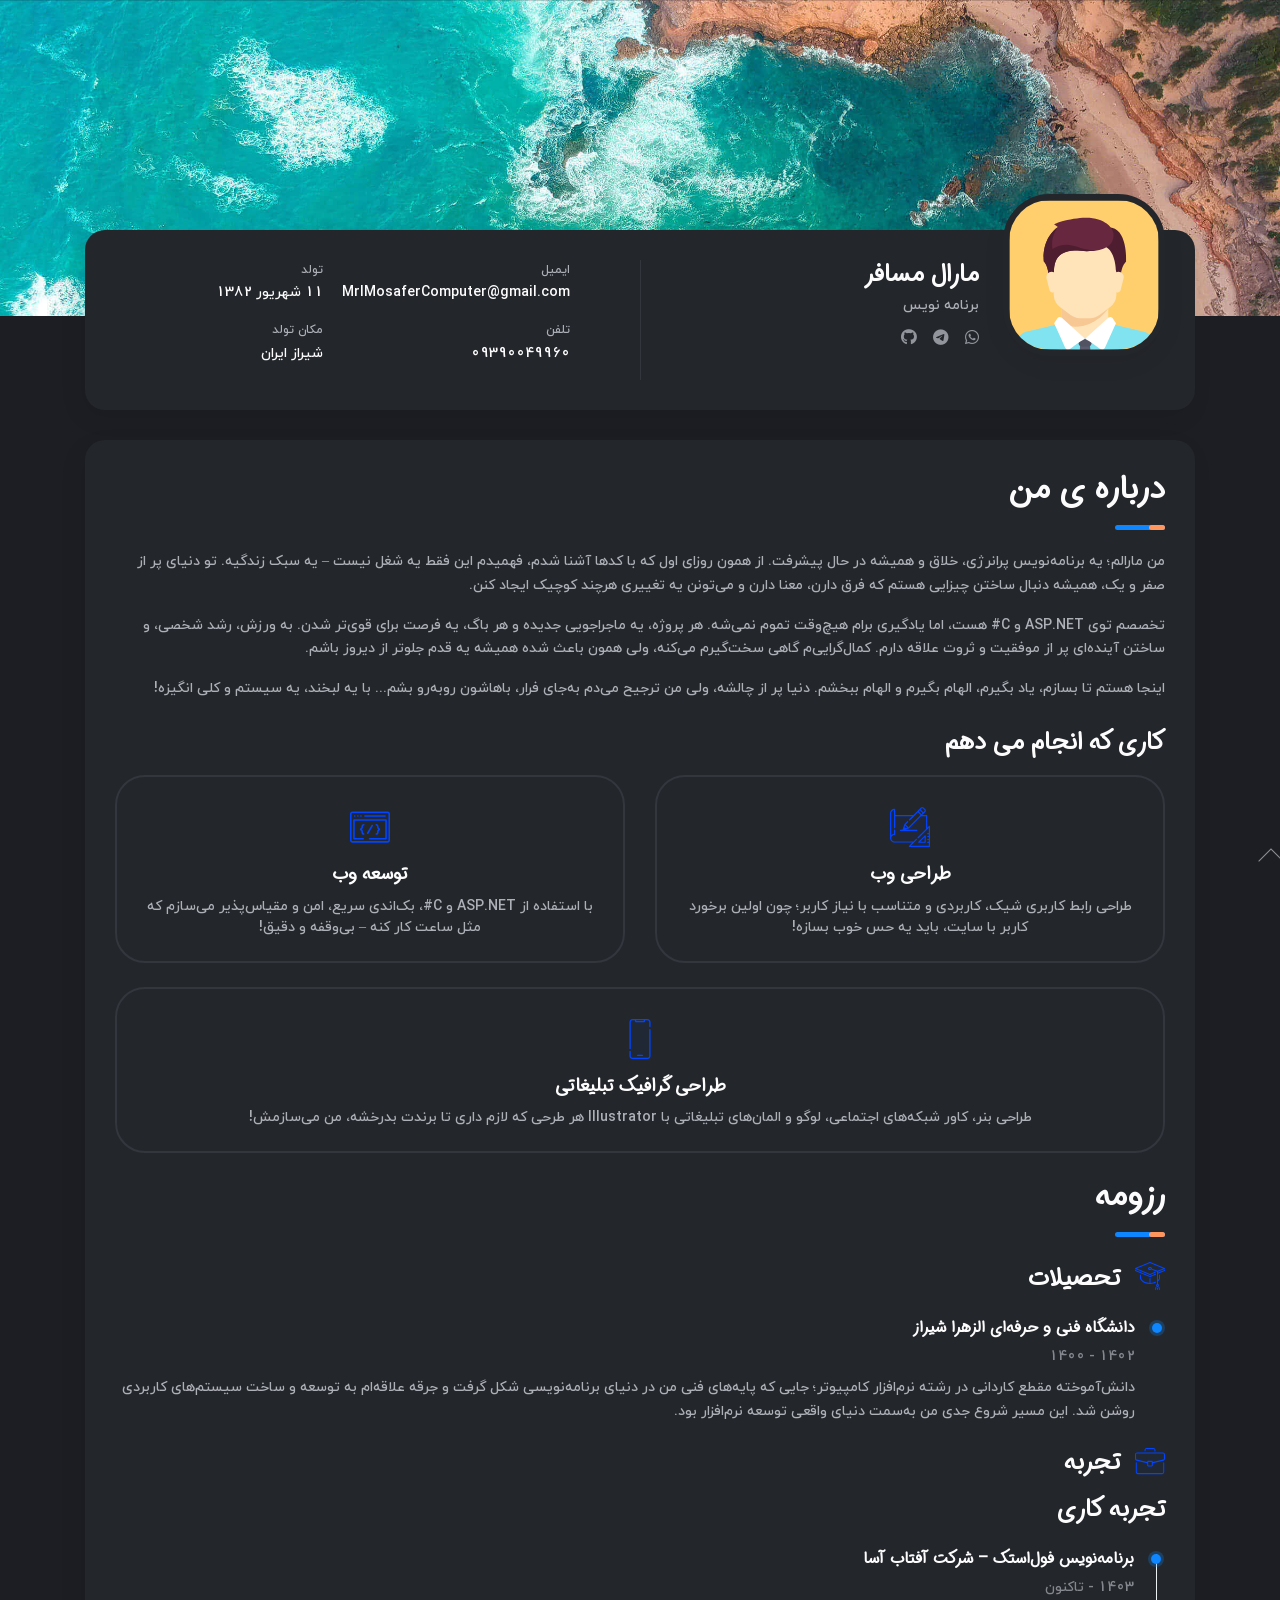
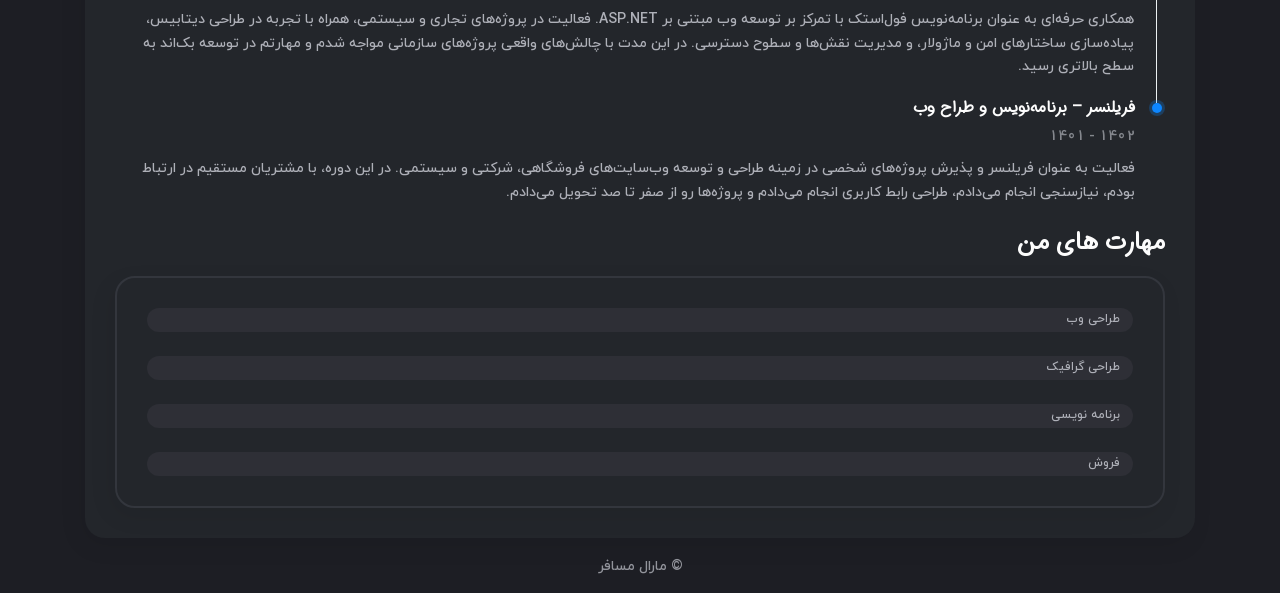
==== commit 9e90f193: "change files url" ====
--- a/index.html
+++ b/index.html
@@ -27,22 +27,22 @@
     <link
       rel="stylesheet"
       type="text/css"
-      href="../assets/styles/style-rtl-demo.css"
+      href="./assets/styles/style-rtl-demo.css"
     />
     <link
       rel="stylesheet"
       type="text/css"
-      href="../assets/styles/style-dark.css"
+      href="./assets/styles/style-dark.css"
     />
     <link
       rel="stylesheet"
       type="text/css"
-      href="../assets/styles/style-rtl.css"
+      href="./assets/styles/style-rtl.css"
     />
     <link
       rel="stylesheet"
       type="text/css"
-      href="../assets/demo/style-demo.css"
+      href="./assets/demo/style-demo.css"
     />
     <link
       rel="stylesheet"
@@ -50,8 +50,8 @@
     />
 
     <!-- Mapbox-->
-    <script src="../assets/js/mapbox-gl.js"></script>
-    <link rel="stylesheet" href="../assets/styles/mapbox-gl.css" />
+    <script src="./assets/js/mapbox-gl.js"></script>
+    <link rel="stylesheet" href="./assets/styles/mapbox-gl.css" />
   </head>
   <body>
     <!-- Preloader -->
@@ -70,7 +70,7 @@
       <div class="header-image">
         <div
           class="js-parallax"
-          style="background-image: url(../assets/img/image_header.jpg)"
+          style="background-image: url(./assets/img/image_header.jpg)"
         ></div>
       </div>
 
@@ -81,7 +81,7 @@
             <div class="header__photo">
               <img
                 class="header__photo-img"
-                src="../assets/img/main-photo.svg"
+                src="./assets/img/main-photo.svg"
                 alt="Ronald Robertson"
               />
             </div>
@@ -163,7 +163,7 @@
                         <div class="case-item">
                           <img
                             class="case-item__icon"
-                            src="../assets/icons/icon-design.svg"
+                            src="./assets/icons/icon-design.svg"
                             alt=""
                           />
                           <div>
@@ -182,7 +182,7 @@
                         <div class="case-item">
                           <img
                             class="case-item__icon"
-                            src="../assets/icons/icon-dev.svg"
+                            src="./assets/icons/icon-dev.svg"
                             alt=""
                           />
                           <div>
@@ -201,7 +201,7 @@
                         <div class="case-item">
                           <img
                             class="case-item__icon"
-                            src="../assets/icons/icon-app.svg"
+                            src="./assets/icons/icon-app.svg"
                             alt=""
                           />
                           <div>
@@ -234,7 +234,7 @@
                       <h2 class="title title--h3">
                         <img
                           class="title-icon"
-                          src="../assets/icons/icon-education.svg"
+                          src="./assets/icons/icon-education.svg"
                           alt=""
                         />
                         تحصیلات
@@ -262,7 +262,7 @@
                       <h2 class="title title--h3">
                         <img
                           class="title-icon"
-                          src="../assets/icons/icon-experience.svg"
+                          src="./assets/icons/icon-experience.svg"
                           alt=""
                         />
                         تجربه
@@ -409,12 +409,12 @@
     </svg>
 
     <!-- JavaScripts -->
-    <script src="../assets/js/jquery-3.4.1.min.js"></script>
-    <script src="../assets/js/plugins.min.js"></script>
-    <script src="../assets/js/common.js"></script>
+    <script src="./assets/js/jquery-3.4.1.min.js"></script>
+    <script src="./assets/js/plugins.min.js"></script>
+    <script src="./assets/js/common.js"></script>
 
     <!-- Mapbox init -->
-    <script src="../assets/js/mapbox.init.js"></script>
-    <script src="../assets/demo/plugins-demo.js"></script>
+    <script src="./assets/js/mapbox.init.js"></script>
+    <script src="./assets/demo/plugins-demo.js"></script>
   </body>
 </html>
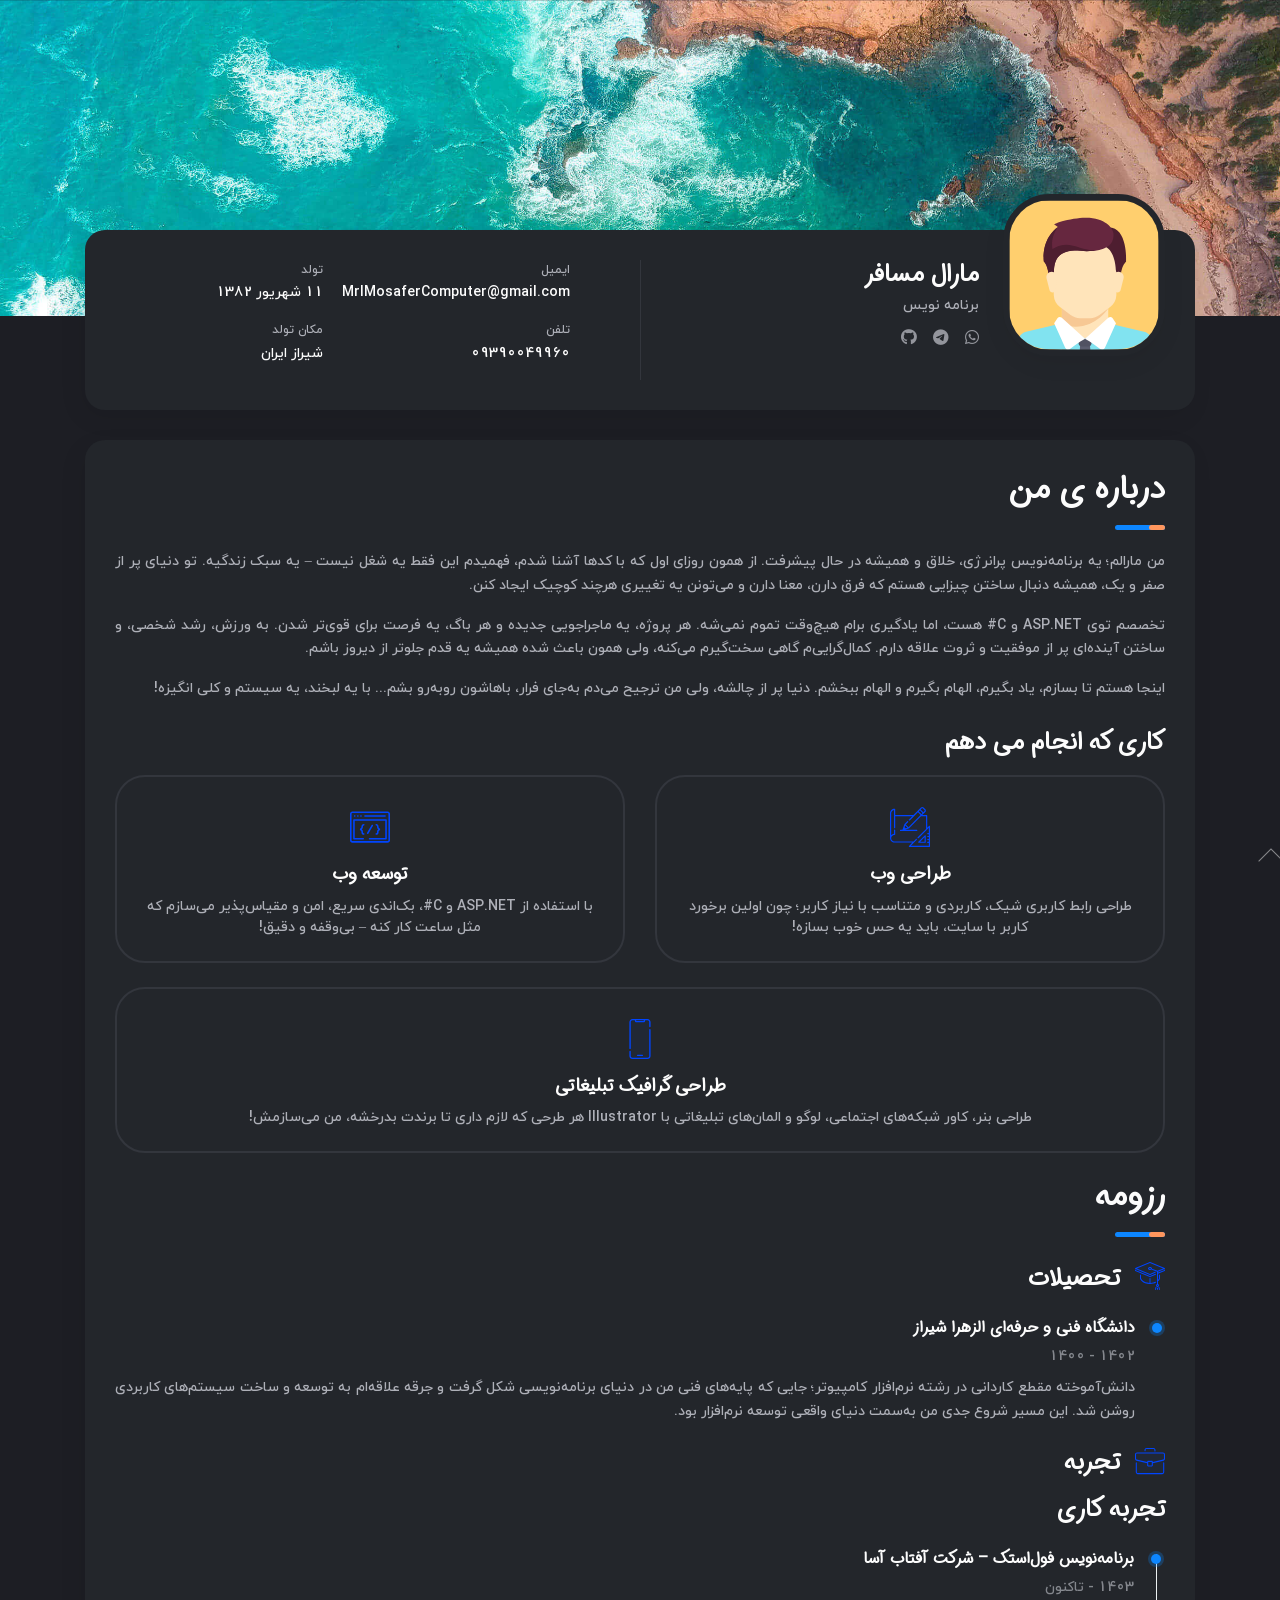
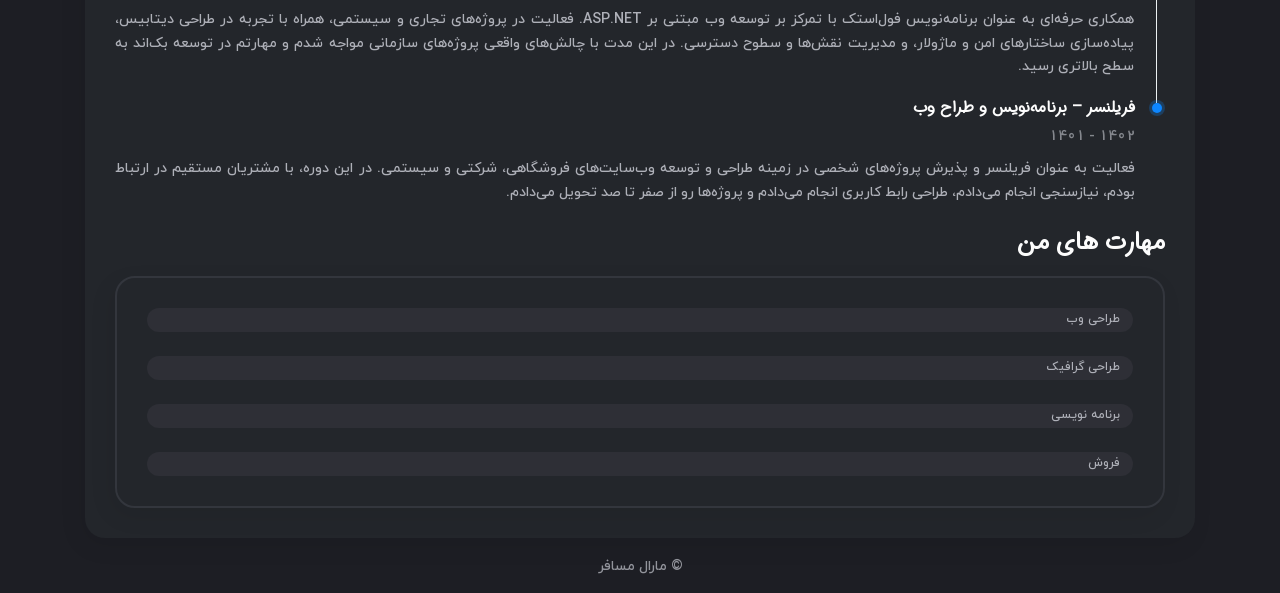
==== commit 9c50c00c: "text justify" ====
--- a/index.html
+++ b/index.html
@@ -125,7 +125,7 @@
           <!-- Content -->
           <div class="col-12 col-md-12">
             <div class="box box-content" id="content">
-              <div class="content">
+              <div class="content text-justify">
                 <!-- ABOUT -->
                 <div id="about-tab" class="tabcontent active">
                   <div class="pb-0 pb-sm-2">
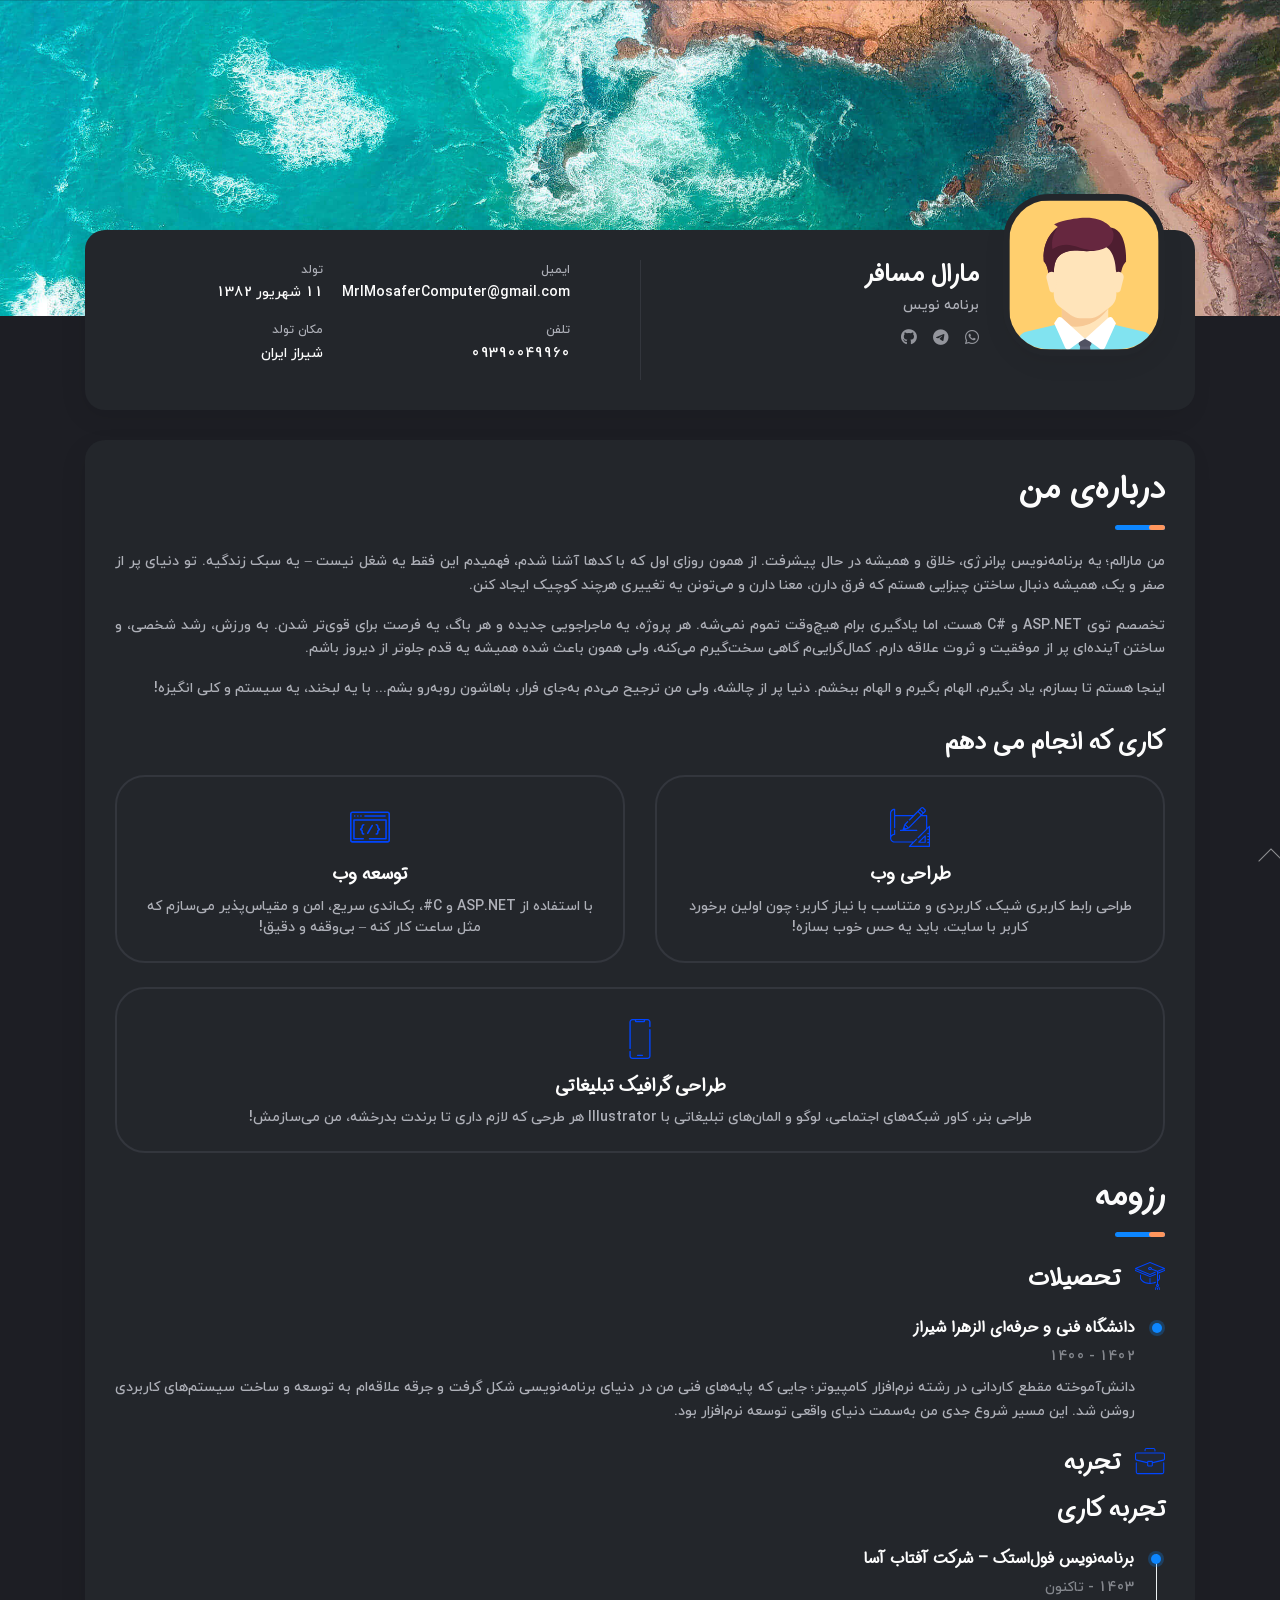
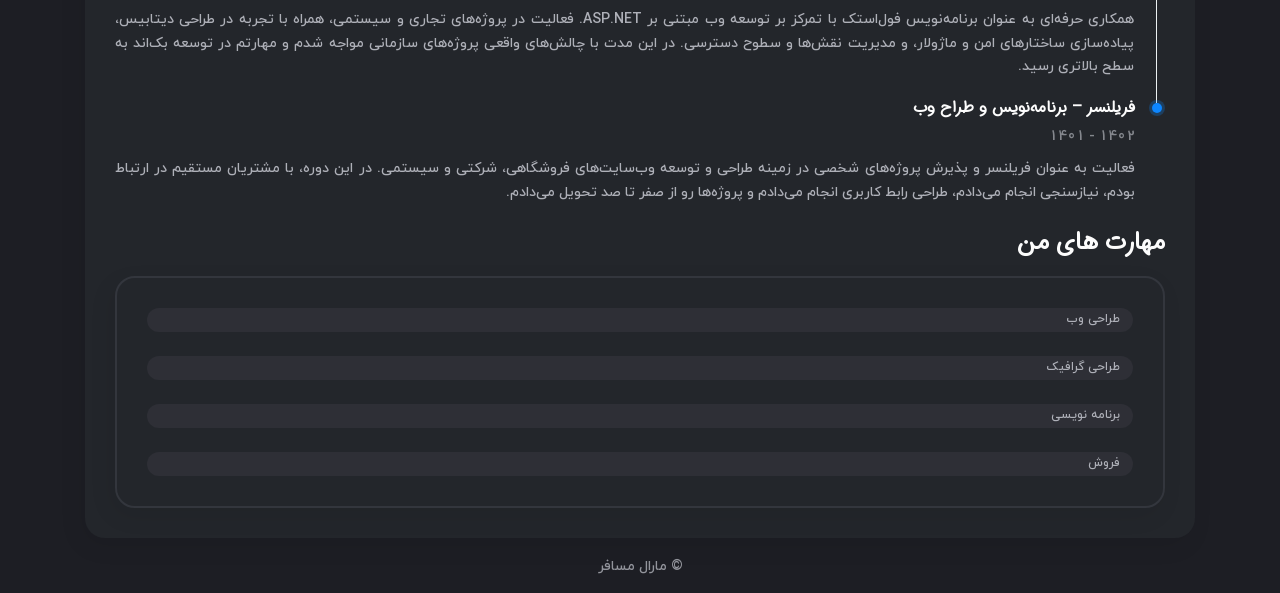
==== commit d6d84b0c: "better text" ====
--- a/index.html
+++ b/index.html
@@ -130,7 +130,7 @@
                 <div id="about-tab" class="tabcontent active">
                   <div class="pb-0 pb-sm-2">
                     <h1 class="title title--h1 first-title title__separate">
-                      درباره ی من
+                      درباره‌ی من
                     </h1>
                     <p>
                       من مارالم؛ یه برنامه‌نویس پرانرژی، خلاق و همیشه در حال
@@ -140,7 +140,7 @@
                       می‌تونن یه تغییری هرچند کوچیک ایجاد کنن.
                     </p>
                     <p>
-                      تخصصم توی ASP.NET و C# هست، اما یادگیری برام هیچ‌وقت تموم
+                      تخصصم توی ASP.NET و #C هست، اما یادگیری برام هیچ‌وقت تموم
                       نمی‌شه. هر پروژه‌، یه ماجراجویی جدیده و هر باگ، یه فرصت
                       برای قوی‌تر شدن. به ورزش، رشد شخصی، و ساختن آینده‌ای پر از
                       موفقیت و ثروت علاقه دارم. کمال‌گرایی‌م گاهی سخت‌گیرم
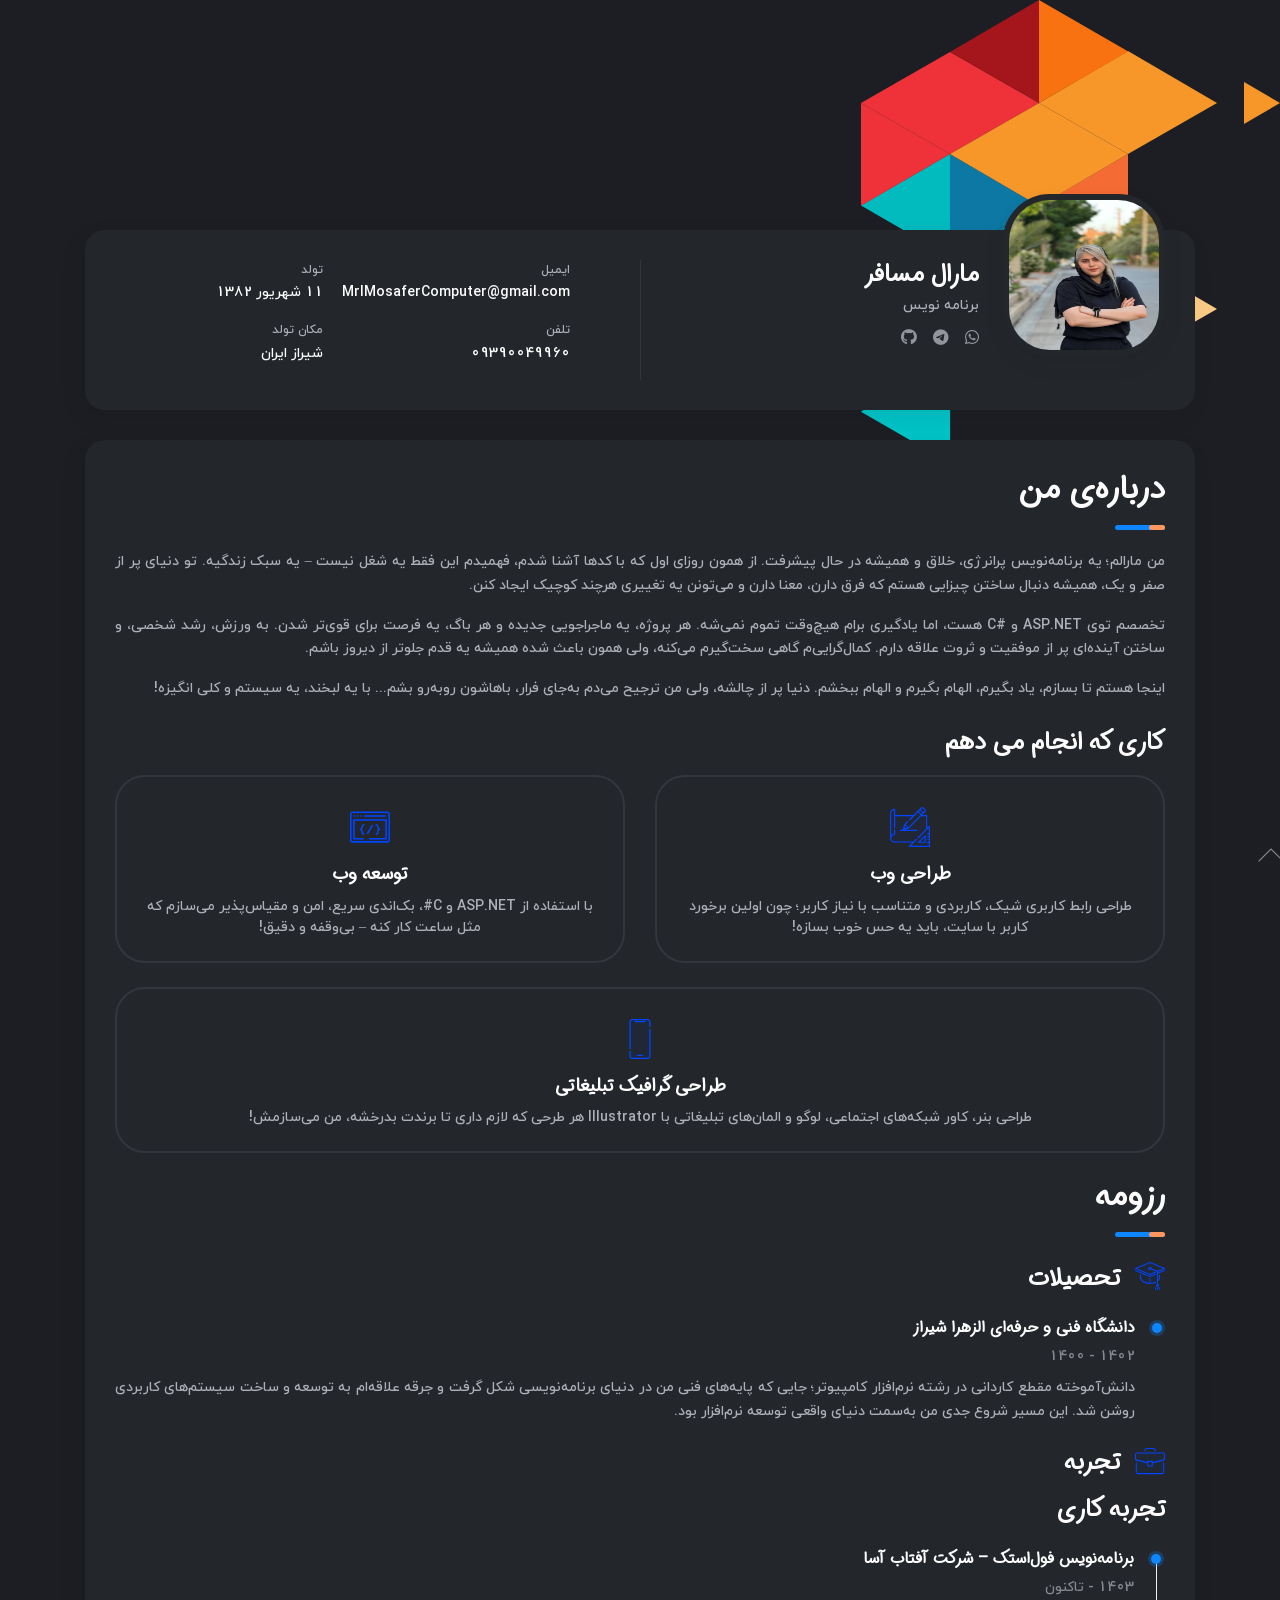
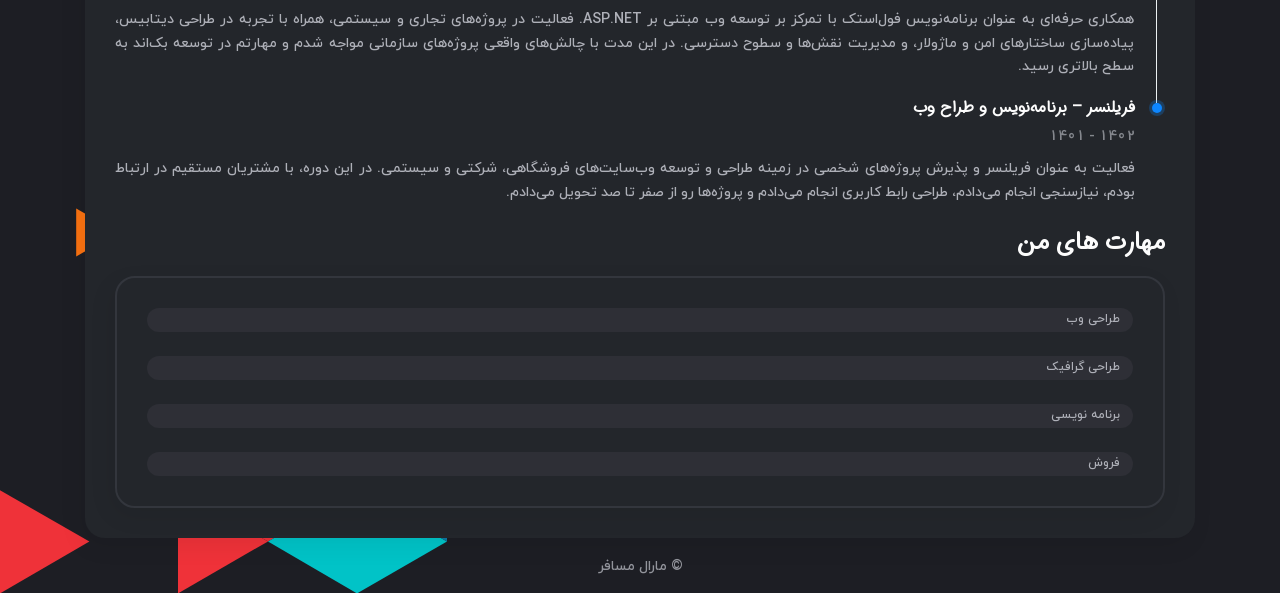
==== commit 9e3ca4c0: ":)" ====
--- a/index.html
+++ b/index.html
@@ -53,7 +53,7 @@
     <script src="./assets/js/mapbox-gl.js"></script>
     <link rel="stylesheet" href="./assets/styles/mapbox-gl.css" />
   </head>
-  <body>
+  <body class="bg-triangles">
     <!-- Preloader -->
     <div class="preloader">
       <div class="preloader__wrap">
@@ -66,14 +66,6 @@
     </div>
 
     <main class="main">
-      <!-- Header Image -->
-      <div class="header-image">
-        <div
-          class="js-parallax"
-          style="background-image: url(./assets/img/image_header.jpg)"
-        ></div>
-      </div>
-
       <div class="container gutter-top">
         <!-- Header -->
         <header class="header box">
@@ -81,8 +73,8 @@
             <div class="header__photo">
               <img
                 class="header__photo-img"
-                src="./assets/img/main-photo.svg"
-                alt="Ronald Robertson"
+                src="./assets/img/MaralMosafer.jpg"
+                alt="Maral Mosafer"
               />
             </div>
             <div class="header__base-info">
